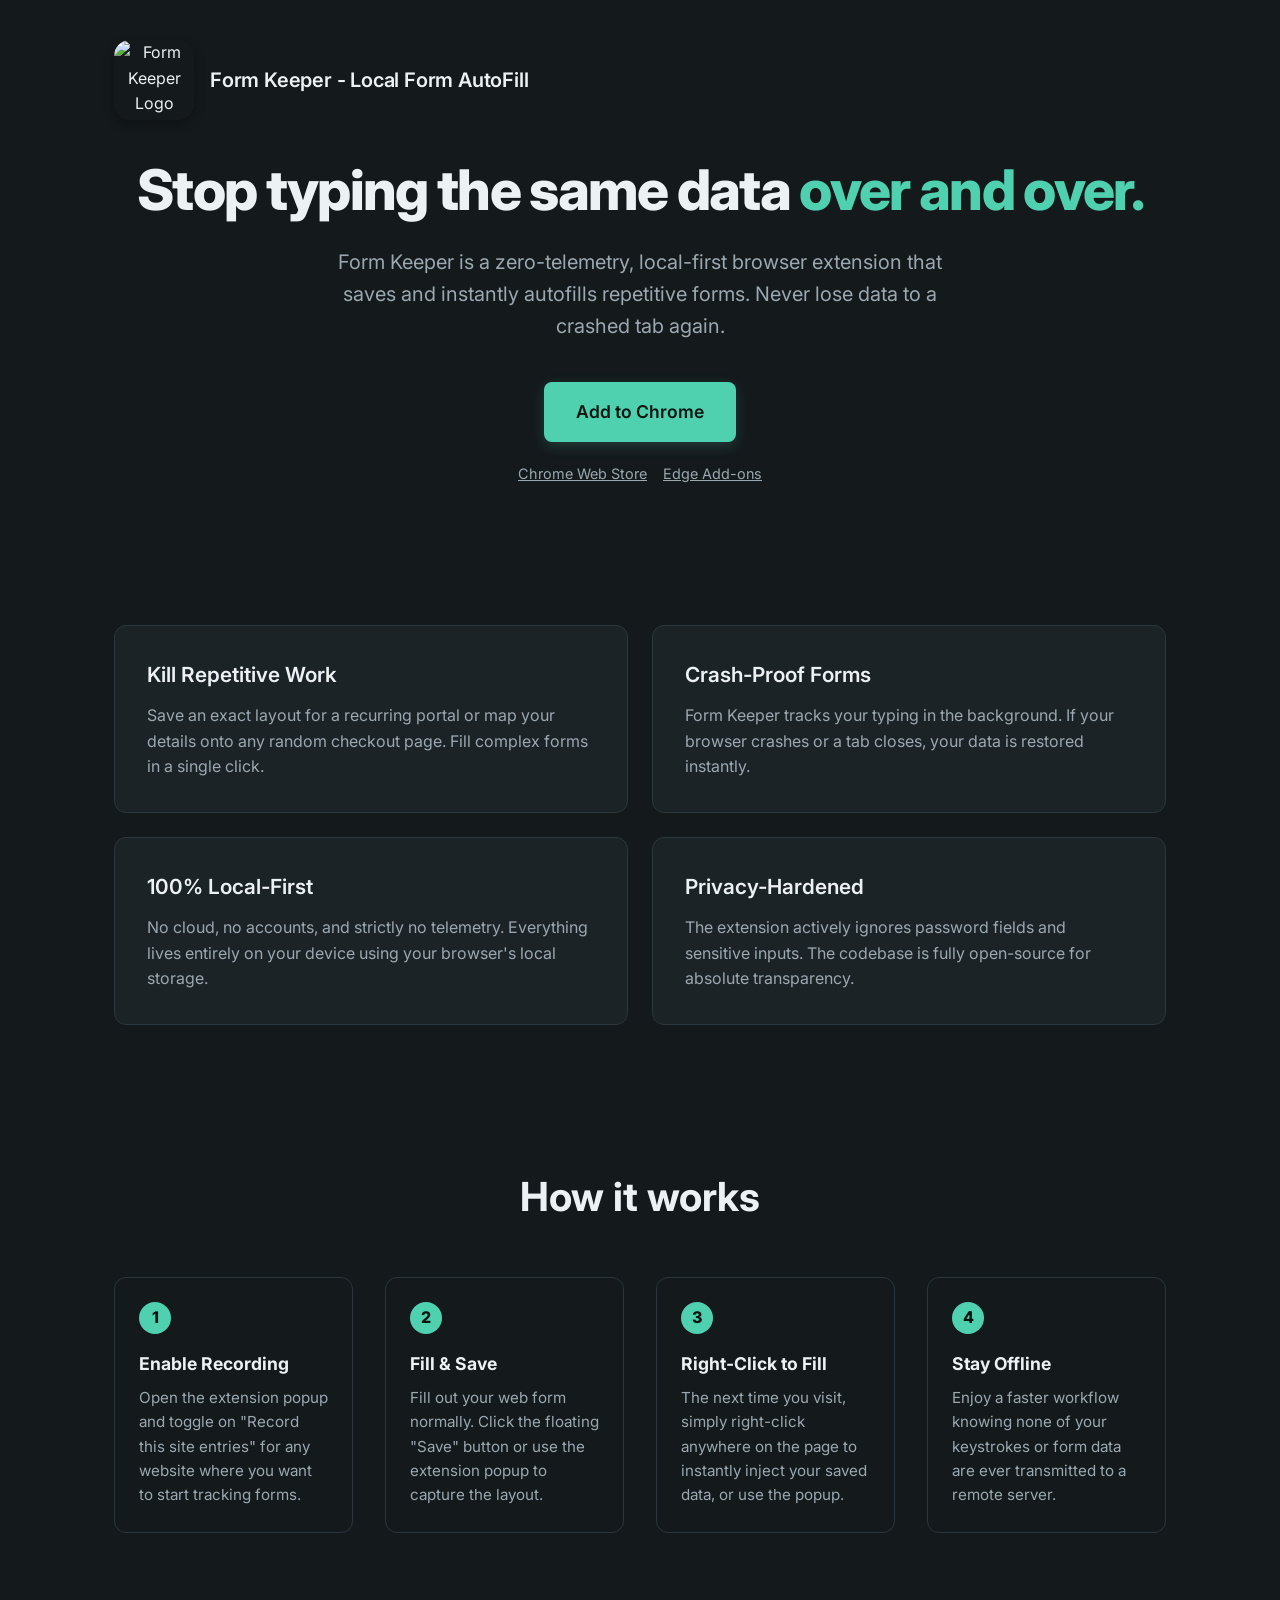
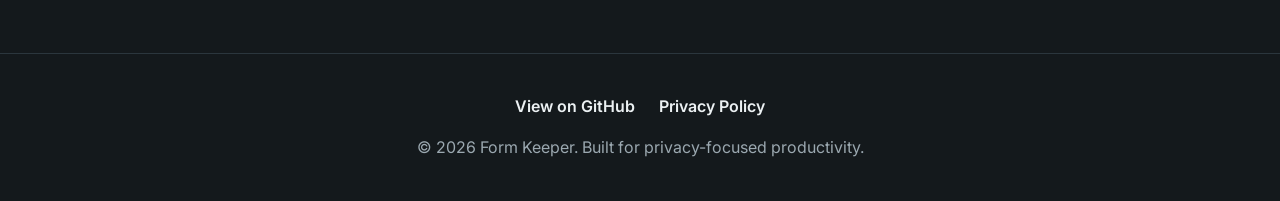
==== docs/index.html @ ea16ffe4 "Add landing page in /docs for GitHub Pages" ====
<!DOCTYPE html>
<html lang="en">
<head>
  <meta charset="UTF-8">
  <meta name="viewport" content="width=device-width, initial-scale=1.0">
  <title>Form Keeper — Local-First Form Autofill</title>
  <meta name="description" content="A zero-telemetry, local-first browser extension that saves and instantly autofills repetitive forms.">
  <link rel="preconnect" href="https://fonts.googleapis.com">
  <link rel="preconnect" href="https://fonts.gstatic.com" crossorigin>
  <link href="https://fonts.googleapis.com/css2?family=Inter:wght@400;600;800&display=swap" rel="stylesheet">
  
  <style>
    :root {
      --bg-main: #14191c;
      --bg-card: #1c2327;
      --border: #2b363d;
      --accent: #4fd1b0;
      --accent-hover: #3eb596;
      --text-main: #ecf1f3;
      --text-muted: #9ba8b0;
    }

    * {
      box-sizing: border-box;
      margin: 0;
      padding: 0;
    }

    body {
      background-color: var(--bg-main);
      color: var(--text-main);
      font-family: 'Inter', -apple-system, BlinkMacSystemFont, sans-serif;
      line-height: 1.6;
      -webkit-font-smoothing: antialiased;
    }

    .container {
      max-width: 1100px;
      margin: 0 auto;
      padding: 0 24px;
    }

    /* --- Hero Section --- */
    .hero {
      text-align: center;
      padding: 40px 0 80px;
    }

    .hero-top {
      display: flex;
      justify-content: flex-start;
      align-items: center;
      gap: 16px;
      margin-bottom: 40px;
    }

    .logo {
      width: 80px;
      height: 80px;
      border-radius: 16px;
      box-shadow: 0 4px 12px rgba(0,0,0,0.3);
    }

    .logo-title {
      font-size: 1.25rem;
      font-weight: 600;
      color: var(--text-main);
      letter-spacing: -0.01em;
    }

    .hero h1 {
      font-size: 3.5rem;
      font-weight: 800;
      line-height: 1.1;
      margin-bottom: 24px;
      letter-spacing: -0.03em;
    }

    .hero h1 span {
      color: var(--accent);
    }

    .hero p {
      font-size: 1.25rem;
      color: var(--text-muted);
      max-width: 650px;
      margin: 0 auto 40px;
    }

    .btn {
      display: inline-block;
      background-color: var(--accent);
      color: #0b1512;
      font-weight: 600;
      font-size: 1.1rem;
      padding: 16px 32px;
      border-radius: 8px;
      text-decoration: none;
      transition: background-color 0.2s ease, transform 0.1s ease;
      box-shadow: 0 4px 14px rgba(79, 209, 176, 0.2);
    }

    .btn:hover {
      background-color: var(--accent-hover);
      transform: translateY(-2px);
    }

    .browser-fallback {
      display: flex;
      justify-content: center;
      gap: 16px;
      margin-top: 20px;
    }

    .browser-fallback a {
      color: var(--text-muted);
      font-size: 0.9rem;
      text-decoration: underline;
    }

    /* --- Features Section --- */
    .features {
      padding: 60px 0;
    }

    .features-grid {
      display: grid;
      /* Enforces exactly 2 columns for a 2x2 layout on desktop */
      grid-template-columns: repeat(2, 1fr);
      gap: 24px;
    }

    .card {
      background-color: var(--bg-card);
      border: 1px solid var(--border);
      border-radius: 12px;
      padding: 32px;
      transition: border-color 0.2s ease;
    }

    .card:hover {
      border-color: var(--accent);
    }

    .card h3 {
      font-size: 1.3rem;
      font-weight: 600;
      margin-bottom: 12px;
      color: var(--text-main);
    }

    .card p {
      color: var(--text-muted);
      font-size: 1rem;
    }

    /* --- How It Works --- */
    .how-to {
      padding: 80px 0;
      text-align: center;
    }

    .how-to h2 {
      font-size: 2.5rem;
      margin-bottom: 48px;
    }

    .steps {
      display: grid;
      grid-template-columns: repeat(auto-fit, minmax(220px, 1fr));
      gap: 32px;
      text-align: left;
    }

    .step {
      background-color: var(--bg-main);
      border: 1px solid var(--border);
      padding: 24px;
      border-radius: 12px;
      position: relative;
    }

    .step-number {
      background-color: var(--accent);
      color: #0b1512;
      width: 32px;
      height: 32px;
      display: flex;
      align-items: center;
      justify-content: center;
      border-radius: 50%;
      font-weight: 800;
      margin-bottom: 16px;
    }

    .step h4 {
      font-size: 1.1rem;
      margin-bottom: 8px;
    }

    .step p {
      color: var(--text-muted);
      font-size: 0.95rem;
    }

    /* --- Footer --- */
    footer {
      border-top: 1px solid var(--border);
      padding: 40px 0;
      margin-top: 40px;
      text-align: center;
      color: var(--text-muted);
    }

    .footer-links {
      display: flex;
      justify-content: center;
      gap: 24px;
      margin-bottom: 16px;
    }

    .footer-links a {
      color: var(--text-main);
      text-decoration: none;
      font-weight: 600;
      transition: color 0.2s ease;
    }

    .footer-links a:hover {
      color: var(--accent);
    }

    /* --- Mobile Responsiveness --- */
    @media (max-width: 768px) {
      .hero-top {
        justify-content: center;
      }
      .hero h1 { font-size: 2.5rem; }
      .hero p { font-size: 1.1rem; }
      
      .features-grid {
        grid-template-columns: 1fr;
      }
    }
  </style>
</head>
<body>

  <header class="hero">
    <div class="container">
      <div class="hero-top">
        <img src="https://lh3.googleusercontent.com/N33qmQnYHRR7WOSvDWTESj3XTh1mL-HnH7Nx7Z1saf2Wjziqv7jIwGucLI5JAQA58n4jIYiuHSj8ksAECG2-YBplz7A=s120" alt="Form Keeper Logo" class="logo">
        <span class="logo-title">Form Keeper - Local Form AutoFill</span>
      </div>
      
      <h1>Stop typing the same data <span>over and over.</span></h1>
      <p>Form Keeper is a zero-telemetry, local-first browser extension that saves and instantly autofills repetitive forms. Never lose data to a crashed tab again.</p>
      
      <div id="install-container">
        <!-- This button gets updated by JavaScript based on the browser -->
        <a href="https://chromewebstore.google.com/detail/form-keeper-%E2%80%94-local-form/hcjdhmkgcokfjkikoehgcfebfcedjldh" id="install-btn" class="btn" target="_blank" rel="noopener noreferrer">
          Add to Chrome
        </a>
      </div>
      
      <div class="browser-fallback">
        <a href="https://chromewebstore.google.com/detail/form-keeper-%E2%80%94-local-form/hcjdhmkgcokfjkikoehgcfebfcedjldh" target="_blank" rel="noopener noreferrer">Chrome Web Store</a>
        <a href="https://microsoftedge.microsoft.com/addons/detail/form-keeper-%E2%80%94-local-form-/lllebjkfiigggcoffmkpamfkcnkdgaag" target="_blank" rel="noopener noreferrer">Edge Add-ons</a>
      </div>
    </div>
  </header>

  <section class="features">
    <div class="container features-grid">
      <div class="card">
        <h3>Kill Repetitive Work</h3>
        <p>Save an exact layout for a recurring portal or map your details onto any random checkout page. Fill complex forms in a single click.</p>
      </div>
      <div class="card">
        <h3>Crash-Proof Forms</h3>
        <p>Form Keeper tracks your typing in the background. If your browser crashes or a tab closes, your data is restored instantly.</p>
      </div>
      <div class="card">
        <h3>100% Local-First</h3>
        <p>No cloud, no accounts, and strictly no telemetry. Everything lives entirely on your device using your browser's local storage.</p>
      </div>
      <div class="card">
        <h3>Privacy-Hardened</h3>
        <p>The extension actively ignores password fields and sensitive inputs. The codebase is fully open-source for absolute transparency.</p>
      </div>
    </div>
  </section>

  <section class="how-to">
    <div class="container">
      <h2>How it works</h2>
      <div class="steps">
        <div class="step">
          <div class="step-number">1</div>
          <h4>Enable Recording</h4>
          <p>Open the extension popup and toggle on "Record this site entries" for any website where you want to start tracking forms.</p>
        </div>
        <div class="step">
          <div class="step-number">2</div>
          <h4>Fill & Save</h4>
          <p>Fill out your web form normally. Click the floating "Save" button or use the extension popup to capture the layout.</p>
        </div>
        <div class="step">
          <div class="step-number">3</div>
          <h4>Right-Click to Fill</h4>
          <p>The next time you visit, simply right-click anywhere on the page to instantly inject your saved data, or use the popup.</p>
        </div>
        <div class="step">
          <div class="step-number">4</div>
          <h4>Stay Offline</h4>
          <p>Enjoy a faster workflow knowing none of your keystrokes or form data are ever transmitted to a remote server.</p>
        </div>
      </div>
    </div>
  </section>

  <footer>
    <div class="container">
      <div class="footer-links">
        <a href="https://github.com/WadFar22/form-keeper" target="_blank" rel="noopener noreferrer">View on GitHub</a>
        <a href="https://github.com/WadFar22/form-keeper#privacy" target="_blank" rel="noopener noreferrer">Privacy Policy</a>
      </div>
      <p>&copy; 2026 Form Keeper. Built for privacy-focused productivity.</p>
    </div>
  </footer>

  <script>
    document.addEventListener("DOMContentLoaded", function() {
      const btn = document.getElementById("install-btn");
      const userAgent = navigator.userAgent;
      
      const chromeLink = "https://chromewebstore.google.com/detail/form-keeper-%E2%80%94-local-form/hcjdhmkgcokfjkikoehgcfebfcedjldh";
      const edgeLink = "https://microsoftedge.microsoft.com/addons/detail/form-keeper-%E2%80%94-local-form-/lllebjkfiigggcoffmkpamfkcnkdgaag";

      // Detect Edge first because Edge's User Agent also includes "Chrome"
      if (userAgent.indexOf("Edg") > -1) {
        btn.textContent = "Get it for Microsoft Edge";
        btn.href = edgeLink;
      } else if (userAgent.indexOf("Chrome") > -1) {
        btn.textContent = "Add to Chrome";
        btn.href = chromeLink;
      } else {
        // Fallback for Brave, Vivaldi, Arc, etc.
        btn.textContent = "Add to Chrome (Chromium)";
        btn.href = chromeLink;
      }
    });
  </script>
</body>
</html>
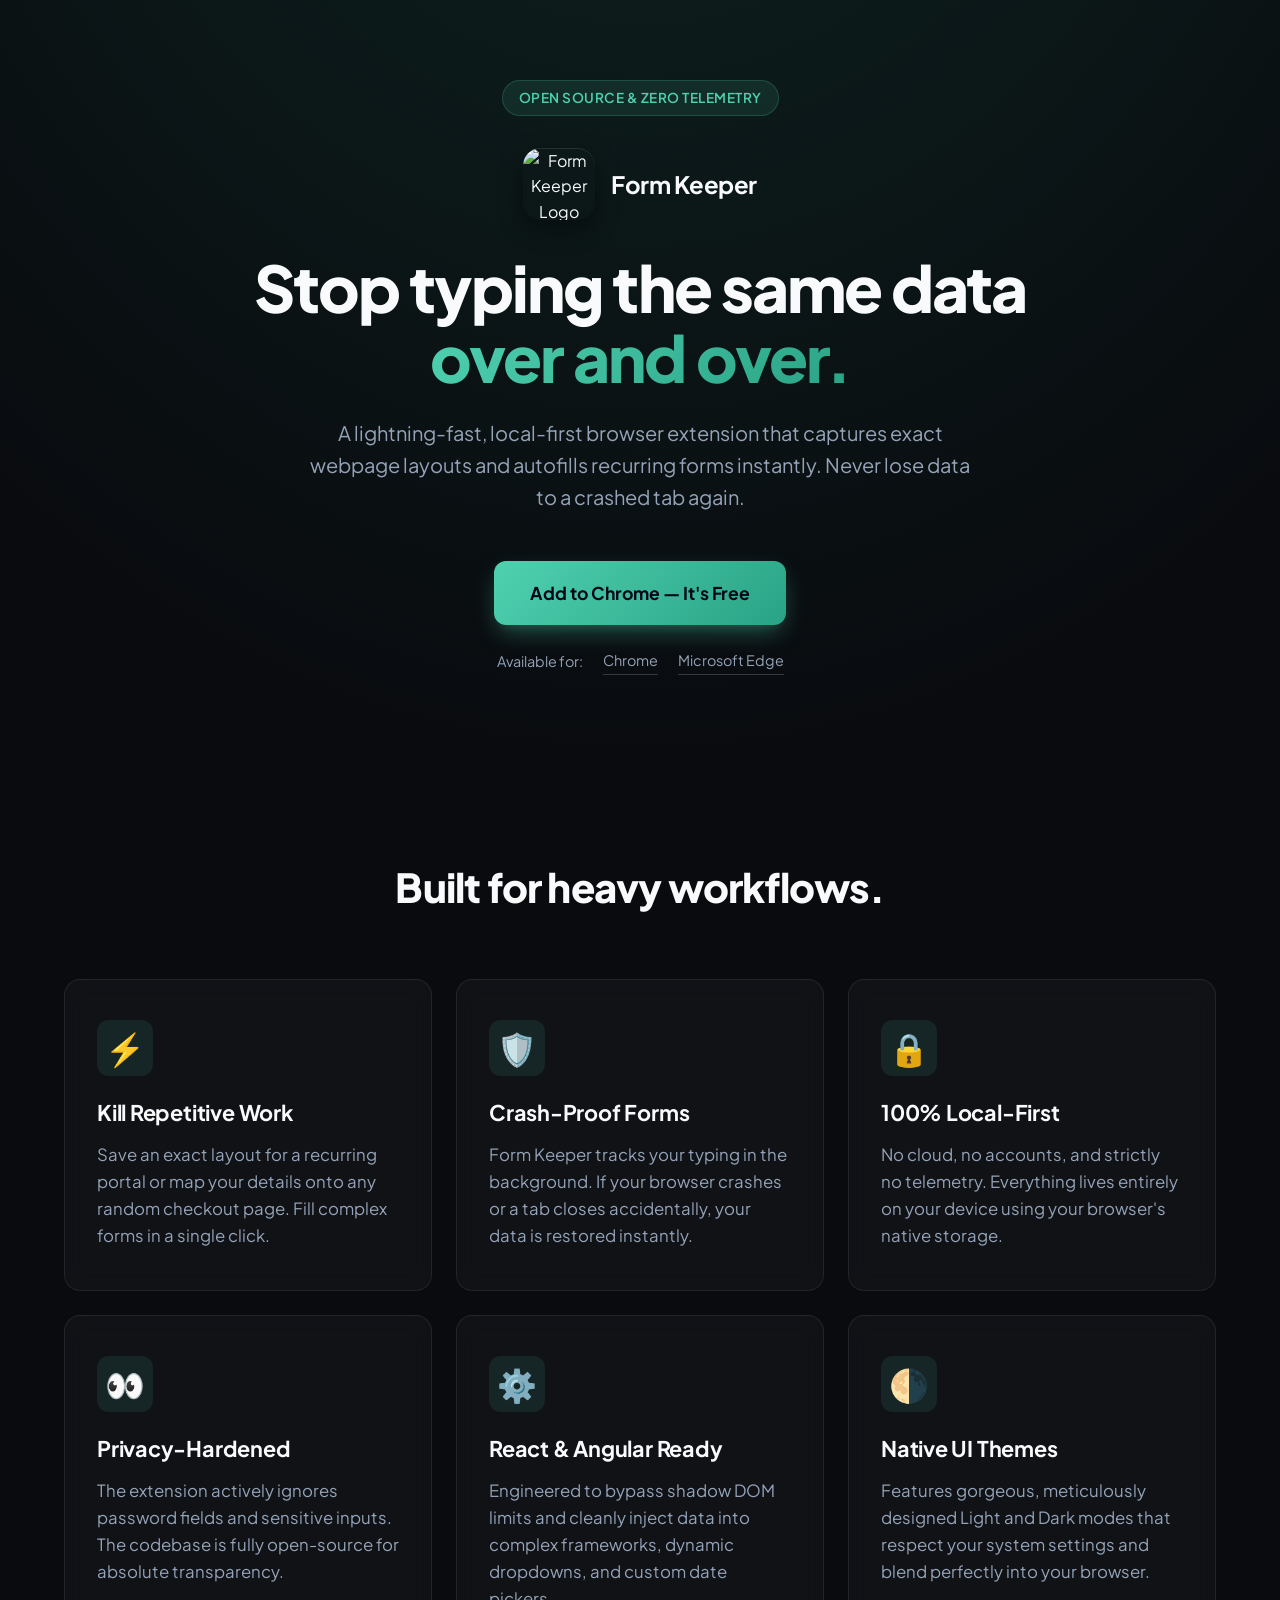
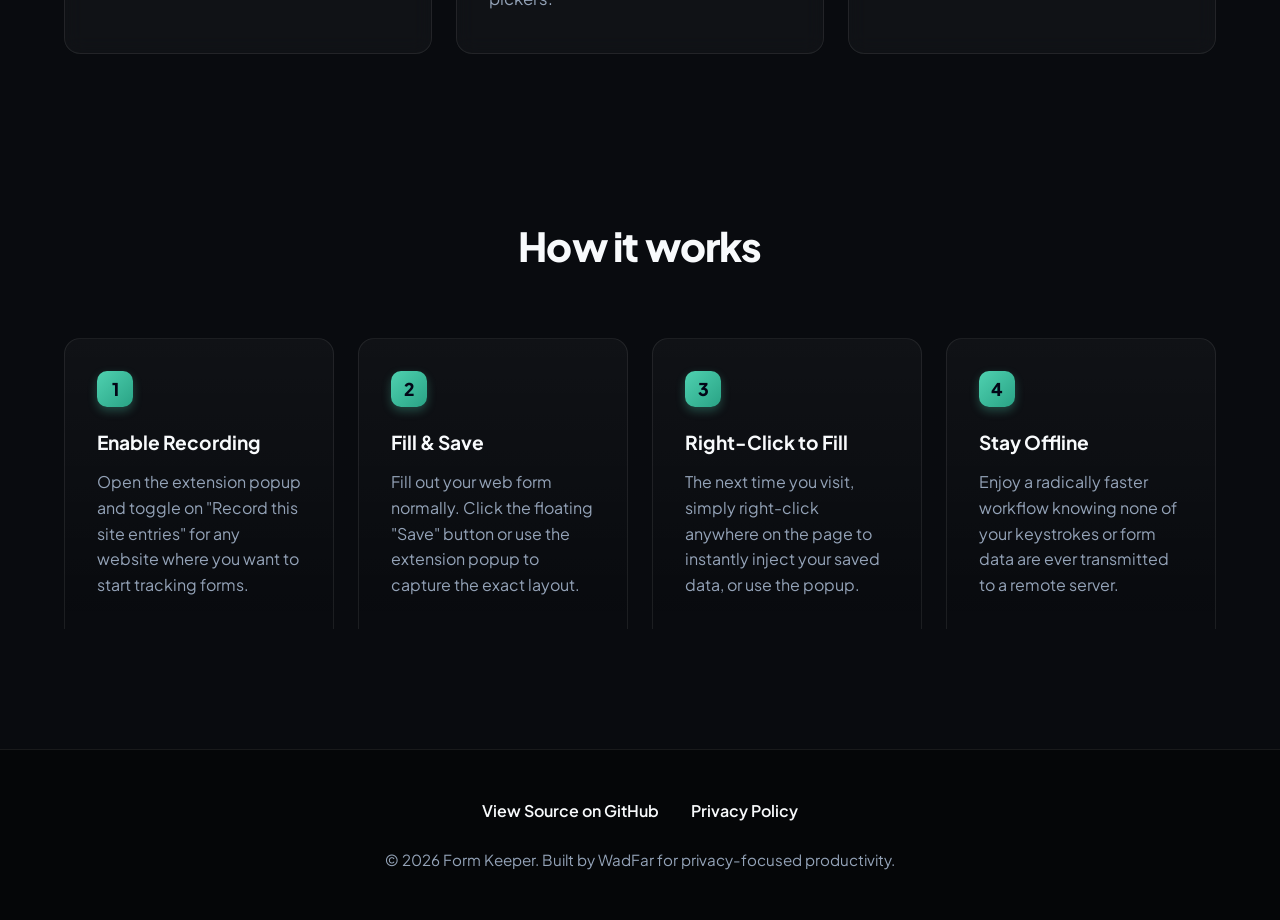
==== commit 6f74e1c4: "Massive design overhaul for Product Hunt launch" ====
--- a/docs/index.html
+++ b/docs/index.html
@@ -7,17 +7,20 @@
   <meta name="description" content="A zero-telemetry, local-first browser extension that saves and instantly autofills repetitive forms.">
   <link rel="preconnect" href="https://fonts.googleapis.com">
   <link rel="preconnect" href="https://fonts.gstatic.com" crossorigin>
-  <link href="https://fonts.googleapis.com/css2?family=Inter:wght@400;600;800&display=swap" rel="stylesheet">
+  <!-- Upgraded to Plus Jakarta Sans for a premium SaaS look -->
+  <link href="https://fonts.googleapis.com/css2?family=Plus+Jakarta+Sans:wght@400;500;600;700;800&display=swap" rel="stylesheet">
   
   <style>
     :root {
-      --bg-main: #14191c;
-      --bg-card: #1c2327;
-      --border: #2b363d;
-      --accent: #4fd1b0;
-      --accent-hover: #3eb596;
-      --text-main: #ecf1f3;
-      --text-muted: #9ba8b0;
+      --bg-base: #090b0f;
+      --bg-surface: rgba(255, 255, 255, 0.03);
+      --bg-surface-hover: rgba(255, 255, 255, 0.06);
+      --border-color: rgba(255, 255, 255, 0.08);
+      --border-hover: rgba(79, 209, 176, 0.4);
+      --accent-primary: #4fd1b0;
+      --accent-gradient: linear-gradient(135deg, #4fd1b0 0%, #29a385 100%);
+      --text-main: #f8fafc;
+      --text-muted: #94a3b8;
     }
 
     * {
@@ -27,49 +30,68 @@
     }
 
     body {
-      background-color: var(--bg-main);
+      background-color: var(--bg-base);
       color: var(--text-main);
-      font-family: 'Inter', -apple-system, BlinkMacSystemFont, sans-serif;
+      font-family: 'Plus Jakarta Sans', -apple-system, sans-serif;
       line-height: 1.6;
       -webkit-font-smoothing: antialiased;
+      /* Premium radial gradient overlay */
+      background-image: radial-gradient(ellipse 80% 50% at 50% -20%, rgba(26, 89, 72, 0.35) 0%, transparent 100%);
+      background-repeat: no-repeat;
     }
 
     .container {
-      max-width: 1100px;
+      max-width: 1200px;
       margin: 0 auto;
       padding: 0 24px;
+    }
+
+    /* --- Badge --- */
+    .hero-badge {
+      display: inline-block;
+      background: rgba(79, 209, 176, 0.1);
+      border: 1px solid rgba(79, 209, 176, 0.2);
+      color: var(--accent-primary);
+      padding: 6px 16px;
+      border-radius: 100px;
+      font-size: 0.85rem;
+      font-weight: 600;
+      letter-spacing: 0.5px;
+      margin-bottom: 32px;
+      text-transform: uppercase;
     }
 
     /* --- Hero Section --- */
     .hero {
       text-align: center;
-      padding: 40px 0 80px;
+      padding: 80px 0 100px;
+      position: relative;
     }
 
     .hero-top {
       display: flex;
-      justify-content: flex-start;
+      justify-content: center;
       align-items: center;
       gap: 16px;
-      margin-bottom: 40px;
+      margin-bottom: 32px;
     }
 
     .logo {
-      width: 80px;
-      height: 80px;
-      border-radius: 16px;
-      box-shadow: 0 4px 12px rgba(0,0,0,0.3);
+      width: 72px;
+      height: 72px;
+      border-radius: 18px;
+      box-shadow: 0 8px 24px rgba(0,0,0,0.4), inset 0 1px 0 rgba(255,255,255,0.1);
     }
 
     .logo-title {
-      font-size: 1.25rem;
-      font-weight: 600;
+      font-size: 1.5rem;
+      font-weight: 700;
       color: var(--text-main);
-      letter-spacing: -0.01em;
+      letter-spacing: -0.02em;
     }
 
     .hero h1 {
-      font-size: 3.5rem;
+      font-size: 4rem;
       font-weight: 800;
       line-height: 1.1;
       margin-bottom: 24px;
@@ -77,146 +99,193 @@
     }
 
     .hero h1 span {
-      color: var(--accent);
+      background: var(--accent-gradient);
+      -webkit-background-clip: text;
+      -webkit-text-fill-color: transparent;
+      display: inline-block;
     }
 
     .hero p {
       font-size: 1.25rem;
       color: var(--text-muted);
-      max-width: 650px;
-      margin: 0 auto 40px;
-    }
-
+      max-width: 680px;
+      margin: 0 auto 48px;
+    }
+
+    /* --- Buttons --- */
     .btn {
-      display: inline-block;
-      background-color: var(--accent);
-      color: #0b1512;
-      font-weight: 600;
+      display: inline-flex;
+      align-items: center;
+      justify-content: center;
+      background: var(--accent-gradient);
+      color: #020617;
+      font-weight: 700;
       font-size: 1.1rem;
-      padding: 16px 32px;
-      border-radius: 8px;
+      padding: 18px 36px;
+      border-radius: 12px;
       text-decoration: none;
-      transition: background-color 0.2s ease, transform 0.1s ease;
-      box-shadow: 0 4px 14px rgba(79, 209, 176, 0.2);
+      transition: all 0.3s ease;
+      box-shadow: 0 10px 25px -5px rgba(79, 209, 176, 0.4), 0 8px 10px -6px rgba(79, 209, 176, 0.1);
     }
 
     .btn:hover {
-      background-color: var(--accent-hover);
-      transform: translateY(-2px);
+      transform: translateY(-3px);
+      box-shadow: 0 20px 35px -5px rgba(79, 209, 176, 0.5), 0 8px 10px -6px rgba(79, 209, 176, 0.2);
     }
 
     .browser-fallback {
       display: flex;
       justify-content: center;
-      gap: 16px;
-      margin-top: 20px;
+      align-items: center;
+      gap: 20px;
+      margin-top: 24px;
+    }
+
+    .browser-fallback span {
+      color: var(--text-muted);
+      font-size: 0.9rem;
     }
 
     .browser-fallback a {
       color: var(--text-muted);
       font-size: 0.9rem;
-      text-decoration: underline;
-    }
-
-    /* --- Features Section --- */
+      text-decoration: none;
+      border-bottom: 1px solid rgba(148, 163, 184, 0.3);
+      padding-bottom: 2px;
+      transition: color 0.2s;
+    }
+
+    .browser-fallback a:hover {
+      color: var(--accent-primary);
+      border-color: var(--accent-primary);
+    }
+
+    /* --- Features Section (3x2 Grid) --- */
     .features {
-      padding: 60px 0;
+      padding: 80px 0;
+      position: relative;
+    }
+
+    .section-header {
+      text-align: center;
+      margin-bottom: 60px;
+    }
+
+    .section-header h2 {
+      font-size: 2.5rem;
+      font-weight: 800;
+      letter-spacing: -0.02em;
     }
 
     .features-grid {
       display: grid;
-      /* Enforces exactly 2 columns for a 2x2 layout on desktop */
-      grid-template-columns: repeat(2, 1fr);
+      grid-template-columns: repeat(3, 1fr);
       gap: 24px;
     }
 
     .card {
-      background-color: var(--bg-card);
-      border: 1px solid var(--border);
+      background: var(--bg-surface);
+      border: 1px solid var(--border-color);
+      border-radius: 16px;
+      padding: 40px 32px;
+      transition: all 0.3s cubic-bezier(0.4, 0, 0.2, 1);
+      backdrop-filter: blur(10px);
+      -webkit-backdrop-filter: blur(10px);
+    }
+
+    .card:hover {
+      border-color: var(--border-hover);
+      background: var(--bg-surface-hover);
+      transform: translateY(-5px);
+      box-shadow: 0 20px 40px -15px rgba(0,0,0,0.5);
+    }
+
+    .card-icon {
+      font-size: 2rem;
+      margin-bottom: 20px;
+      display: inline-block;
+      background: rgba(79, 209, 176, 0.1);
+      width: 56px;
+      height: 56px;
+      line-height: 56px;
+      text-align: center;
       border-radius: 12px;
-      padding: 32px;
-      transition: border-color 0.2s ease;
-    }
-
-    .card:hover {
-      border-color: var(--accent);
+      color: var(--accent-primary);
     }
 
     .card h3 {
-      font-size: 1.3rem;
-      font-weight: 600;
+      font-size: 1.35rem;
+      font-weight: 700;
       margin-bottom: 12px;
       color: var(--text-main);
+      letter-spacing: -0.01em;
     }
 
     .card p {
       color: var(--text-muted);
-      font-size: 1rem;
+      font-size: 1.05rem;
+      line-height: 1.6;
     }
 
     /* --- How It Works --- */
     .how-to {
-      padding: 80px 0;
-      text-align: center;
-    }
-
-    .how-to h2 {
-      font-size: 2.5rem;
-      margin-bottom: 48px;
+      padding: 80px 0 120px;
     }
 
     .steps {
       display: grid;
-      grid-template-columns: repeat(auto-fit, minmax(220px, 1fr));
-      gap: 32px;
-      text-align: left;
+      grid-template-columns: repeat(4, 1fr);
+      gap: 24px;
     }
 
     .step {
-      background-color: var(--bg-main);
-      border: 1px solid var(--border);
-      padding: 24px;
-      border-radius: 12px;
+      background: linear-gradient(180deg, var(--bg-surface) 0%, rgba(255,255,255,0) 100%);
+      border: 1px solid var(--border-color);
+      border-bottom: none;
+      padding: 32px;
+      border-radius: 16px 16px 0 0;
       position: relative;
     }
 
     .step-number {
-      background-color: var(--accent);
-      color: #0b1512;
-      width: 32px;
-      height: 32px;
+      background: var(--accent-gradient);
+      color: #020617;
+      width: 36px;
+      height: 36px;
       display: flex;
       align-items: center;
       justify-content: center;
-      border-radius: 50%;
+      border-radius: 10px;
       font-weight: 800;
-      margin-bottom: 16px;
+      font-size: 1.1rem;
+      margin-bottom: 20px;
+      box-shadow: 0 4px 10px rgba(79, 209, 176, 0.3);
     }
 
     .step h4 {
-      font-size: 1.1rem;
-      margin-bottom: 8px;
+      font-size: 1.2rem;
+      margin-bottom: 12px;
+      font-weight: 700;
     }
 
     .step p {
       color: var(--text-muted);
-      font-size: 0.95rem;
+      font-size: 1rem;
     }
 
     /* --- Footer --- */
     footer {
-      border-top: 1px solid var(--border);
-      padding: 40px 0;
-      margin-top: 40px;
+      border-top: 1px solid var(--border-color);
+      padding: 48px 0;
       text-align: center;
-      color: var(--text-muted);
+      background: #050608;
     }
 
     .footer-links {
       display: flex;
       justify-content: center;
-      gap: 24px;
-      margin-bottom: 16px;
+      gap: 32px;
+      margin-bottom: 24px;
     }
 
     .footer-links a {
@@ -227,20 +296,27 @@
     }
 
     .footer-links a:hover {
-      color: var(--accent);
-    }
-
-    /* --- Mobile Responsiveness --- */
+      color: var(--accent-primary);
+    }
+
+    footer p {
+      color: var(--text-muted);
+      font-size: 0.95rem;
+    }
+
+    /* --- Responsiveness --- */
+    @media (max-width: 1024px) {
+      .features-grid { grid-template-columns: repeat(2, 1fr); }
+      .steps { grid-template-columns: repeat(2, 1fr); border-radius: 16px; border-bottom: 1px solid var(--border-color); }
+      .step { border-radius: 16px; border-bottom: 1px solid var(--border-color); margin-bottom: 16px; }
+    }
+
     @media (max-width: 768px) {
-      .hero-top {
-        justify-content: center;
-      }
-      .hero h1 { font-size: 2.5rem; }
-      .hero p { font-size: 1.1rem; }
-      
-      .features-grid {
-        grid-template-columns: 1fr;
-      }
+      .hero { padding: 40px 0 60px; }
+      .hero h1 { font-size: 2.75rem; }
+      .hero p { font-size: 1.15rem; }
+      .features-grid { grid-template-columns: 1fr; }
+      .steps { grid-template-columns: 1fr; }
     }
   </style>
 </head>
@@ -248,52 +324,76 @@
 
   <header class="hero">
     <div class="container">
+      <div class="hero-badge">Open Source & Zero Telemetry</div>
+      
       <div class="hero-top">
         <img src="https://lh3.googleusercontent.com/N33qmQnYHRR7WOSvDWTESj3XTh1mL-HnH7Nx7Z1saf2Wjziqv7jIwGucLI5JAQA58n4jIYiuHSj8ksAECG2-YBplz7A=s120" alt="Form Keeper Logo" class="logo">
-        <span class="logo-title">Form Keeper - Local Form AutoFill</span>
+        <span class="logo-title">Form Keeper</span>
       </div>
       
-      <h1>Stop typing the same data <span>over and over.</span></h1>
-      <p>Form Keeper is a zero-telemetry, local-first browser extension that saves and instantly autofills repetitive forms. Never lose data to a crashed tab again.</p>
+      <h1>Stop typing the same data <br><span>over and over.</span></h1>
+      <p>A lightning-fast, local-first browser extension that captures exact webpage layouts and autofills recurring forms instantly. Never lose data to a crashed tab again.</p>
       
       <div id="install-container">
-        <!-- This button gets updated by JavaScript based on the browser -->
+        <!-- Button updates via JS based on browser -->
         <a href="https://chromewebstore.google.com/detail/form-keeper-%E2%80%94-local-form/hcjdhmkgcokfjkikoehgcfebfcedjldh" id="install-btn" class="btn" target="_blank" rel="noopener noreferrer">
-          Add to Chrome
+          Add to Chrome — It's Free
         </a>
       </div>
       
       <div class="browser-fallback">
-        <a href="https://chromewebstore.google.com/detail/form-keeper-%E2%80%94-local-form/hcjdhmkgcokfjkikoehgcfebfcedjldh" target="_blank" rel="noopener noreferrer">Chrome Web Store</a>
-        <a href="https://microsoftedge.microsoft.com/addons/detail/form-keeper-%E2%80%94-local-form-/lllebjkfiigggcoffmkpamfkcnkdgaag" target="_blank" rel="noopener noreferrer">Edge Add-ons</a>
+        <span>Available for:</span>
+        <a href="https://chromewebstore.google.com/detail/form-keeper-%E2%80%94-local-form/hcjdhmkgcokfjkikoehgcfebfcedjldh" target="_blank" rel="noopener noreferrer">Chrome</a>
+        <a href="https://microsoftedge.microsoft.com/addons/detail/form-keeper-%E2%80%94-local-form-/lllebjkfiigggcoffmkpamfkcnkdgaag" target="_blank" rel="noopener noreferrer">Microsoft Edge</a>
       </div>
     </div>
   </header>
 
   <section class="features">
-    <div class="container features-grid">
-      <div class="card">
-        <h3>Kill Repetitive Work</h3>
-        <p>Save an exact layout for a recurring portal or map your details onto any random checkout page. Fill complex forms in a single click.</p>
-      </div>
-      <div class="card">
-        <h3>Crash-Proof Forms</h3>
-        <p>Form Keeper tracks your typing in the background. If your browser crashes or a tab closes, your data is restored instantly.</p>
-      </div>
-      <div class="card">
-        <h3>100% Local-First</h3>
-        <p>No cloud, no accounts, and strictly no telemetry. Everything lives entirely on your device using your browser's local storage.</p>
-      </div>
-      <div class="card">
-        <h3>Privacy-Hardened</h3>
-        <p>The extension actively ignores password fields and sensitive inputs. The codebase is fully open-source for absolute transparency.</p>
+    <div class="container">
+      <div class="section-header">
+        <h2>Built for heavy workflows.</h2>
+      </div>
+      <div class="features-grid">
+        <div class="card">
+          <div class="card-icon">⚡</div>
+          <h3>Kill Repetitive Work</h3>
+          <p>Save an exact layout for a recurring portal or map your details onto any random checkout page. Fill complex forms in a single click.</p>
+        </div>
+        <div class="card">
+          <div class="card-icon">🛡️</div>
+          <h3>Crash-Proof Forms</h3>
+          <p>Form Keeper tracks your typing in the background. If your browser crashes or a tab closes accidentally, your data is restored instantly.</p>
+        </div>
+        <div class="card">
+          <div class="card-icon">🔒</div>
+          <h3>100% Local-First</h3>
+          <p>No cloud, no accounts, and strictly no telemetry. Everything lives entirely on your device using your browser's native storage.</p>
+        </div>
+        <div class="card">
+          <div class="card-icon">👀</div>
+          <h3>Privacy-Hardened</h3>
+          <p>The extension actively ignores password fields and sensitive inputs. The codebase is fully open-source for absolute transparency.</p>
+        </div>
+        <div class="card">
+          <div class="card-icon">⚙️</div>
+          <h3>React & Angular Ready</h3>
+          <p>Engineered to bypass shadow DOM limits and cleanly inject data into complex frameworks, dynamic dropdowns, and custom date pickers.</p>
+        </div>
+        <div class="card">
+          <div class="card-icon">🌗</div>
+          <h3>Native UI Themes</h3>
+          <p>Features gorgeous, meticulously designed Light and Dark modes that respect your system settings and blend perfectly into your browser.</p>
+        </div>
       </div>
     </div>
   </section>
 
   <section class="how-to">
     <div class="container">
-      <h2>How it works</h2>
+      <div class="section-header">
+        <h2>How it works</h2>
+      </div>
       <div class="steps">
         <div class="step">
           <div class="step-number">1</div>
@@ -303,7 +403,7 @@
         <div class="step">
           <div class="step-number">2</div>
           <h4>Fill & Save</h4>
-          <p>Fill out your web form normally. Click the floating "Save" button or use the extension popup to capture the layout.</p>
+          <p>Fill out your web form normally. Click the floating "Save" button or use the extension popup to capture the exact layout.</p>
         </div>
         <div class="step">
           <div class="step-number">3</div>
@@ -313,7 +413,7 @@
         <div class="step">
           <div class="step-number">4</div>
           <h4>Stay Offline</h4>
-          <p>Enjoy a faster workflow knowing none of your keystrokes or form data are ever transmitted to a remote server.</p>
+          <p>Enjoy a radically faster workflow knowing none of your keystrokes or form data are ever transmitted to a remote server.</p>
         </div>
       </div>
     </div>
@@ -322,10 +422,10 @@
   <footer>
     <div class="container">
       <div class="footer-links">
-        <a href="https://github.com/WadFar22/form-keeper" target="_blank" rel="noopener noreferrer">View on GitHub</a>
+        <a href="https://github.com/WadFar22/form-keeper" target="_blank" rel="noopener noreferrer">View Source on GitHub</a>
         <a href="https://github.com/WadFar22/form-keeper#privacy" target="_blank" rel="noopener noreferrer">Privacy Policy</a>
       </div>
-      <p>&copy; 2026 Form Keeper. Built for privacy-focused productivity.</p>
+      <p>&copy; 2026 Form Keeper. Built by WadFar for privacy-focused productivity.</p>
     </div>
   </footer>
 
@@ -337,16 +437,14 @@
       const chromeLink = "https://chromewebstore.google.com/detail/form-keeper-%E2%80%94-local-form/hcjdhmkgcokfjkikoehgcfebfcedjldh";
       const edgeLink = "https://microsoftedge.microsoft.com/addons/detail/form-keeper-%E2%80%94-local-form-/lllebjkfiigggcoffmkpamfkcnkdgaag";
 
-      // Detect Edge first because Edge's User Agent also includes "Chrome"
       if (userAgent.indexOf("Edg") > -1) {
-        btn.textContent = "Get it for Microsoft Edge";
+        btn.innerHTML = "Add to Microsoft Edge &mdash; It's Free";
         btn.href = edgeLink;
       } else if (userAgent.indexOf("Chrome") > -1) {
-        btn.textContent = "Add to Chrome";
+        btn.innerHTML = "Add to Chrome &mdash; It's Free";
         btn.href = chromeLink;
       } else {
-        // Fallback for Brave, Vivaldi, Arc, etc.
-        btn.textContent = "Add to Chrome (Chromium)";
+        btn.innerHTML = "Add to Chrome (Chromium) &mdash; It's Free";
         btn.href = chromeLink;
       }
     });
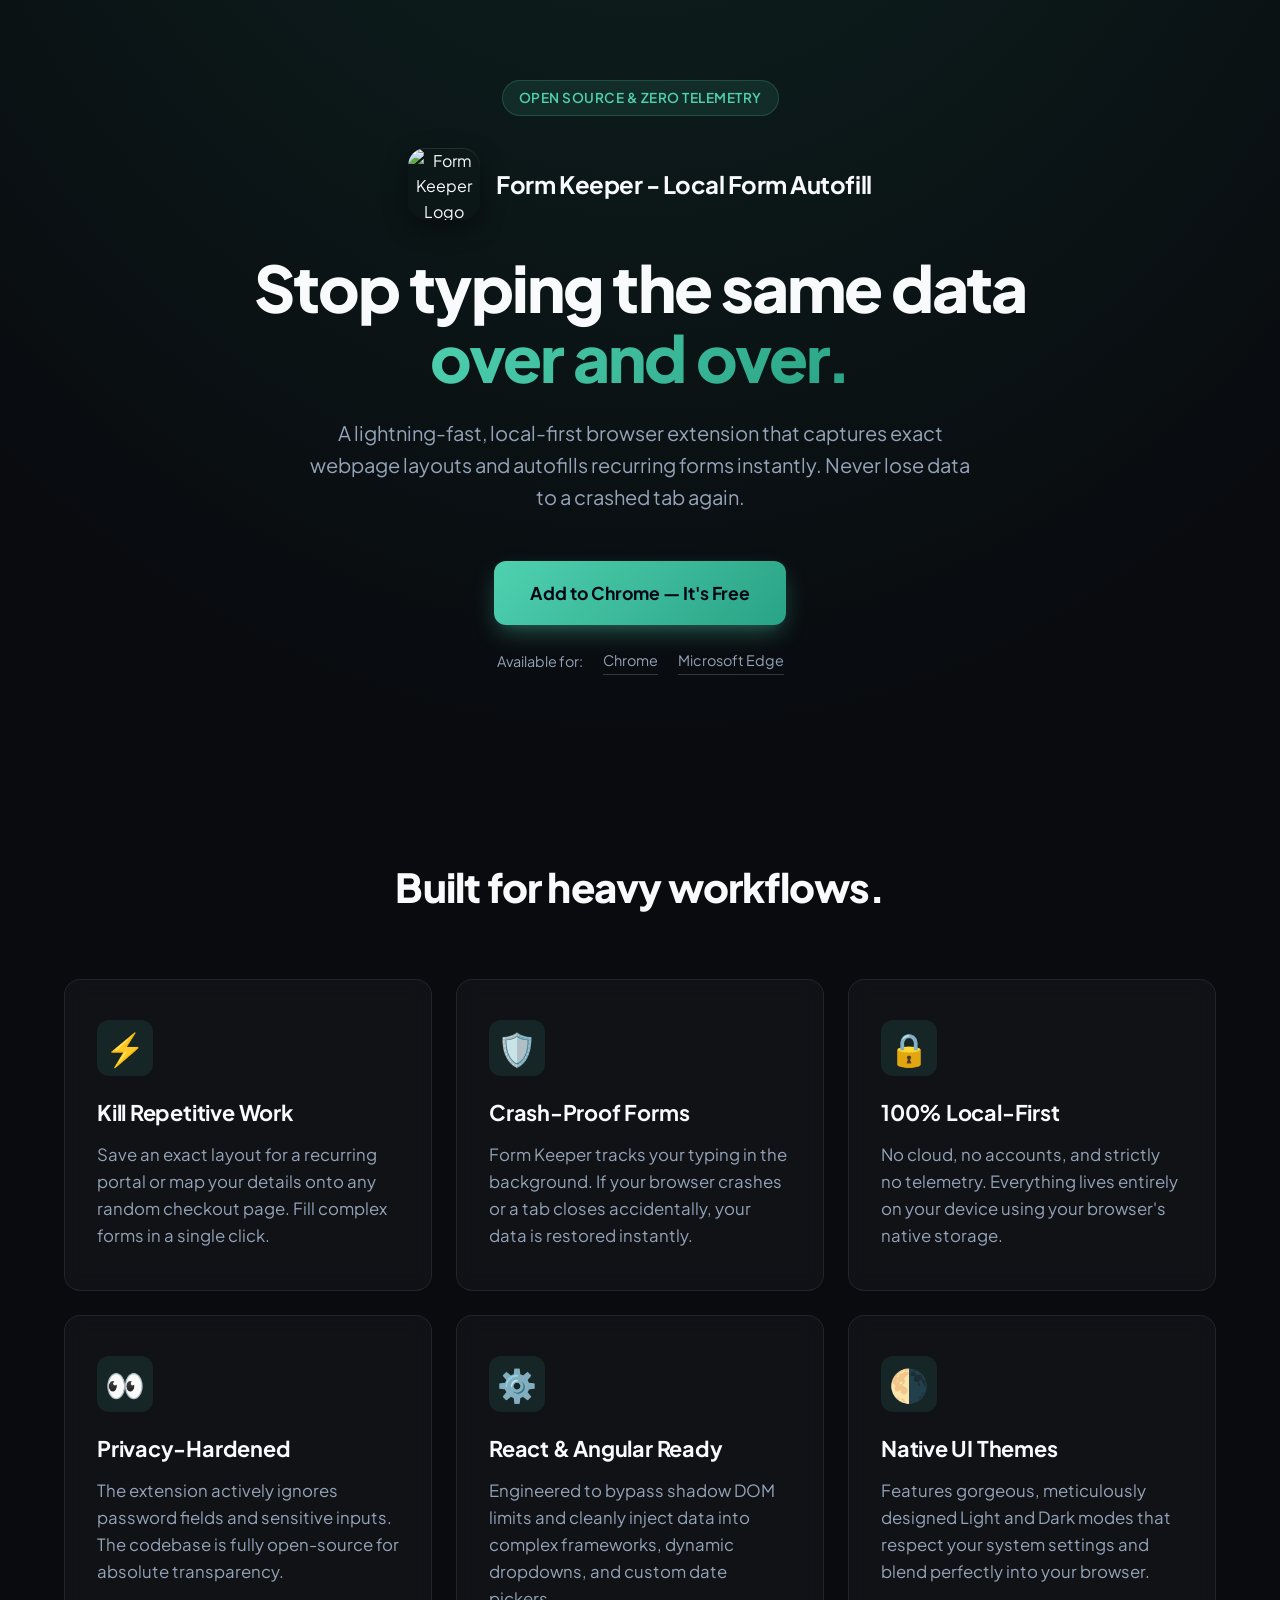
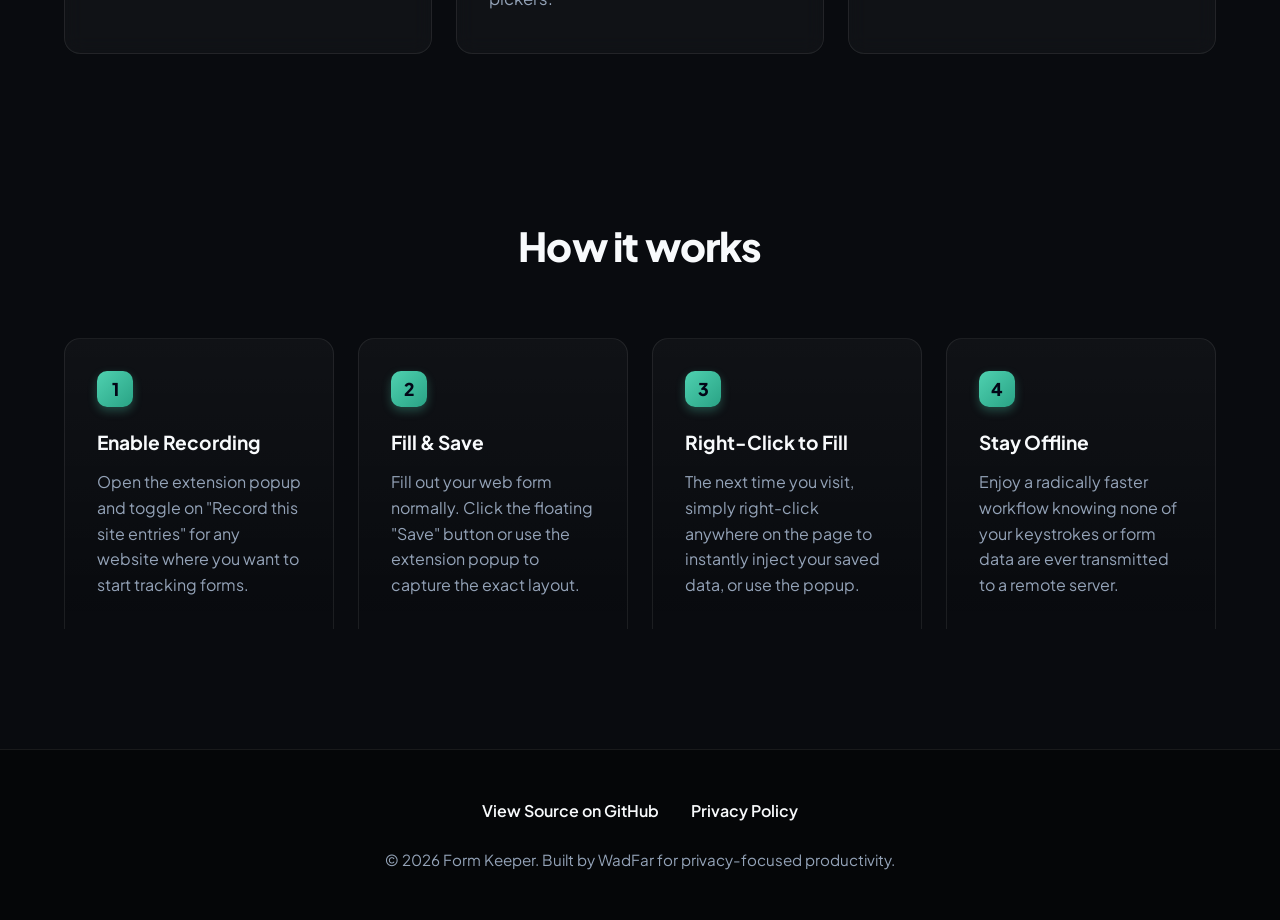
==== commit 79138618: "Update landing page typography, footer links, and relocate privacy policy" ====
--- a/docs/index.html
+++ b/docs/index.html
@@ -7,7 +7,6 @@
   <meta name="description" content="A zero-telemetry, local-first browser extension that saves and instantly autofills repetitive forms.">
   <link rel="preconnect" href="https://fonts.googleapis.com">
   <link rel="preconnect" href="https://fonts.gstatic.com" crossorigin>
-  <!-- Upgraded to Plus Jakarta Sans for a premium SaaS look -->
   <link href="https://fonts.googleapis.com/css2?family=Plus+Jakarta+Sans:wght@400;500;600;700;800&display=swap" rel="stylesheet">
   
   <style>
@@ -35,7 +34,6 @@
       font-family: 'Plus Jakarta Sans', -apple-system, sans-serif;
       line-height: 1.6;
       -webkit-font-smoothing: antialiased;
-      /* Premium radial gradient overlay */
       background-image: radial-gradient(ellipse 80% 50% at 50% -20%, rgba(26, 89, 72, 0.35) 0%, transparent 100%);
       background-repeat: no-repeat;
     }
@@ -313,6 +311,7 @@
 
     @media (max-width: 768px) {
       .hero { padding: 40px 0 60px; }
+      .hero-top { flex-direction: column; text-align: center; gap: 12px; }
       .hero h1 { font-size: 2.75rem; }
       .hero p { font-size: 1.15rem; }
       .features-grid { grid-template-columns: 1fr; }
@@ -328,7 +327,7 @@
       
       <div class="hero-top">
         <img src="https://lh3.googleusercontent.com/N33qmQnYHRR7WOSvDWTESj3XTh1mL-HnH7Nx7Z1saf2Wjziqv7jIwGucLI5JAQA58n4jIYiuHSj8ksAECG2-YBplz7A=s120" alt="Form Keeper Logo" class="logo">
-        <span class="logo-title">Form Keeper</span>
+        <span class="logo-title">Form Keeper - Local Form Autofill</span>
       </div>
       
       <h1>Stop typing the same data <br><span>over and over.</span></h1>
@@ -423,14 +422,16 @@
     <div class="container">
       <div class="footer-links">
         <a href="https://github.com/WadFar22/form-keeper" target="_blank" rel="noopener noreferrer">View Source on GitHub</a>
-        <a href="https://github.com/WadFar22/form-keeper#privacy" target="_blank" rel="noopener noreferrer">Privacy Policy</a>
-      </div>
-      <p>&copy; 2026 Form Keeper. Built by WadFar for privacy-focused productivity.</p>
+        <a href="privacy.html">Privacy Policy</a>
+      </div>
+      <p>&copy; <span id="current-year"></span> Form Keeper. Built by WadFar for privacy-focused productivity.</p>
     </div>
   </footer>
 
-  <script>
+<script>
     document.addEventListener("DOMContentLoaded", function() {
+      document.getElementById("current-year").textContent = new Date().getFullYear();
+
       const btn = document.getElementById("install-btn");
       const userAgent = navigator.userAgent;
       
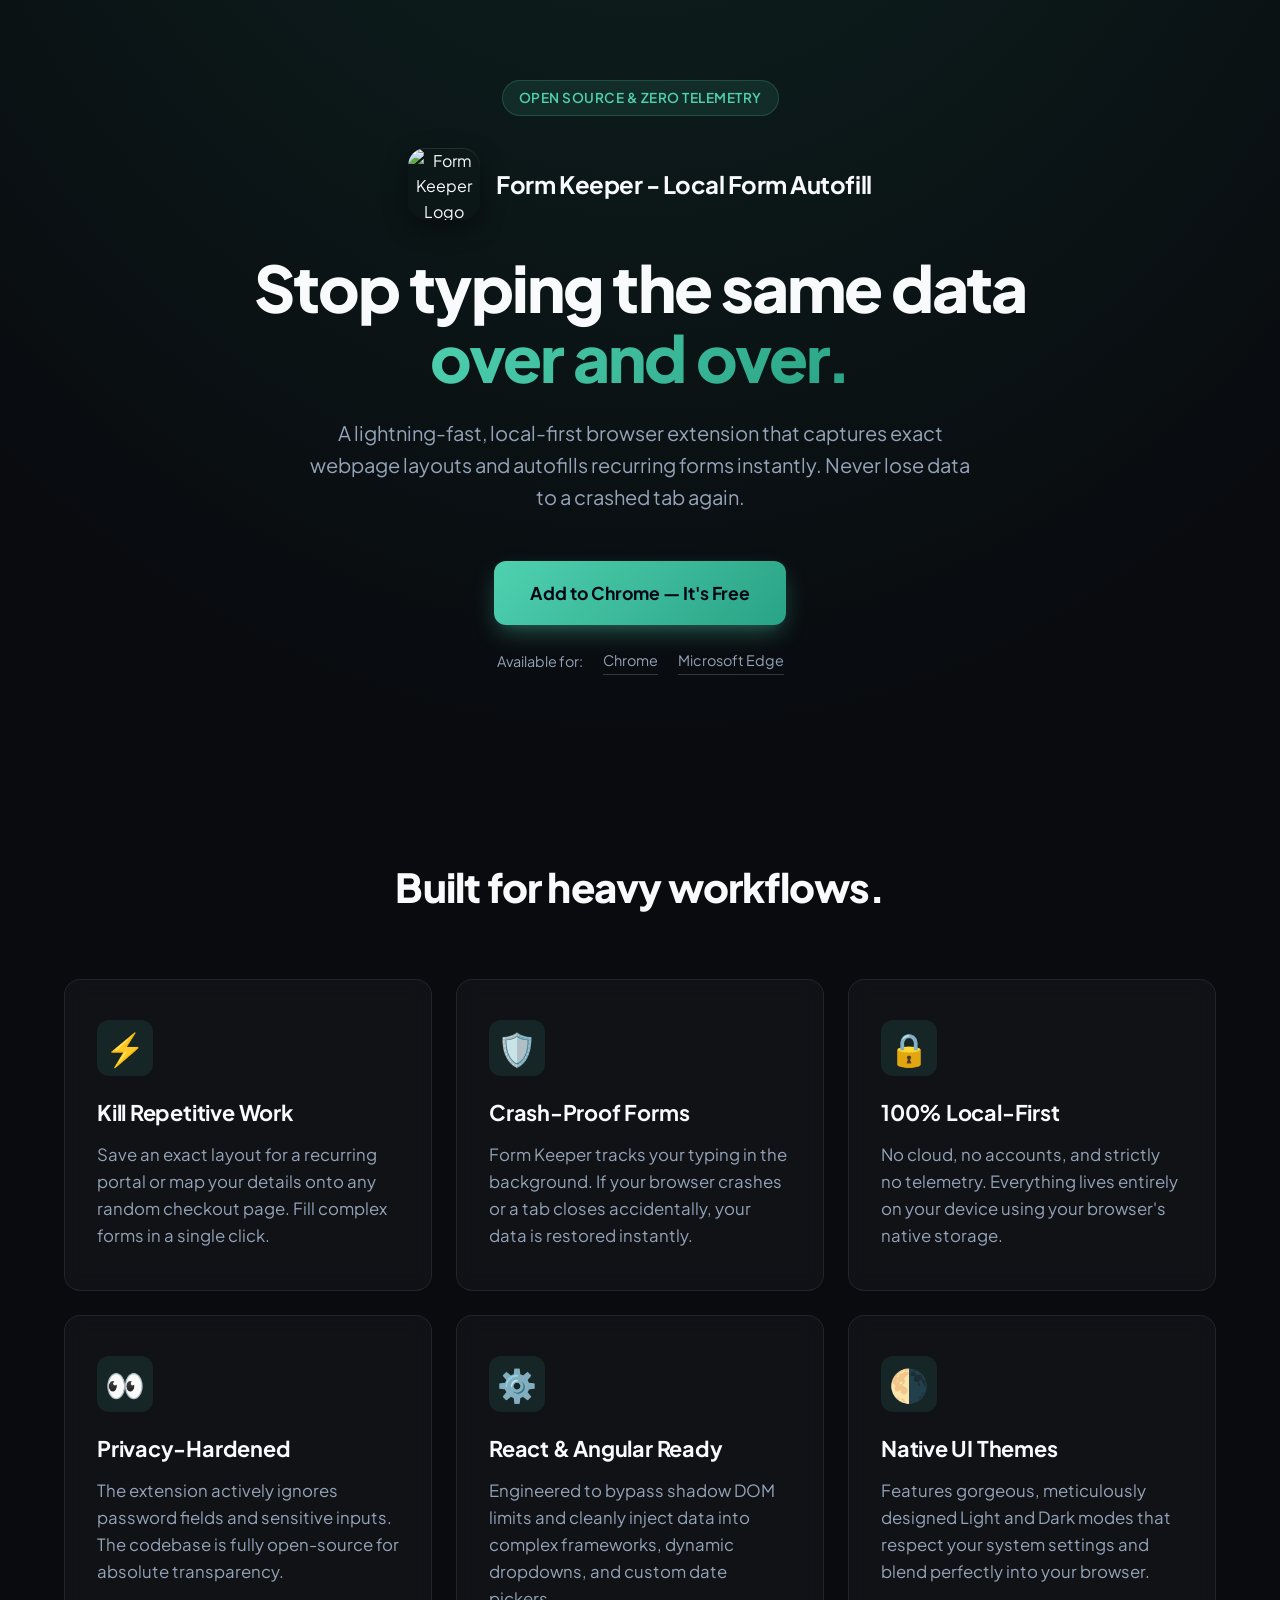
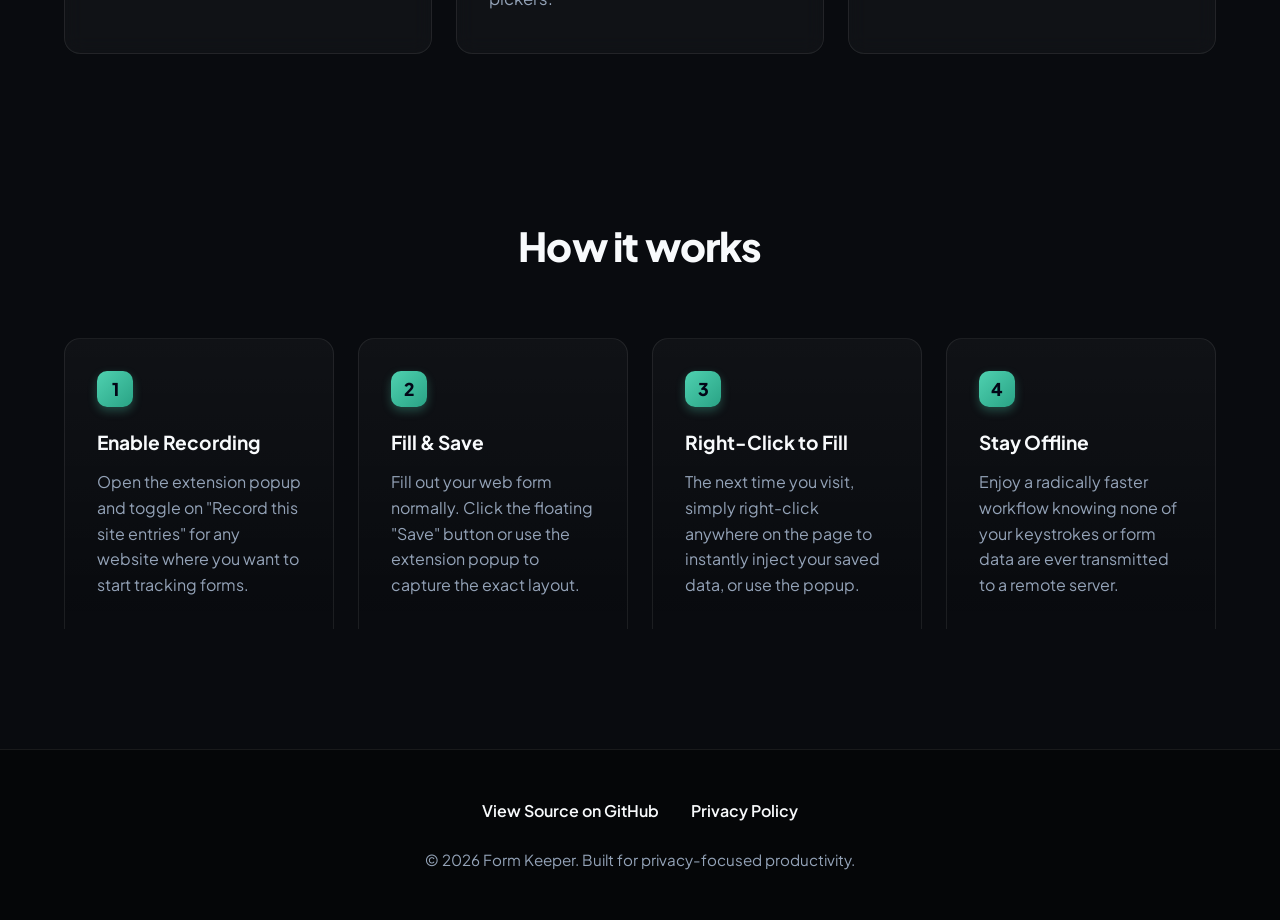
==== commit 0f41e35a: "Update landing page" ====
--- a/docs/index.html
+++ b/docs/index.html
@@ -424,7 +424,7 @@
         <a href="https://github.com/WadFar22/form-keeper" target="_blank" rel="noopener noreferrer">View Source on GitHub</a>
         <a href="privacy.html">Privacy Policy</a>
       </div>
-      <p>&copy; <span id="current-year"></span> Form Keeper. Built by WadFar for privacy-focused productivity.</p>
+      <p>&copy; <span id="current-year"></span> Form Keeper. Built for privacy-focused productivity.</p>
     </div>
   </footer>
 
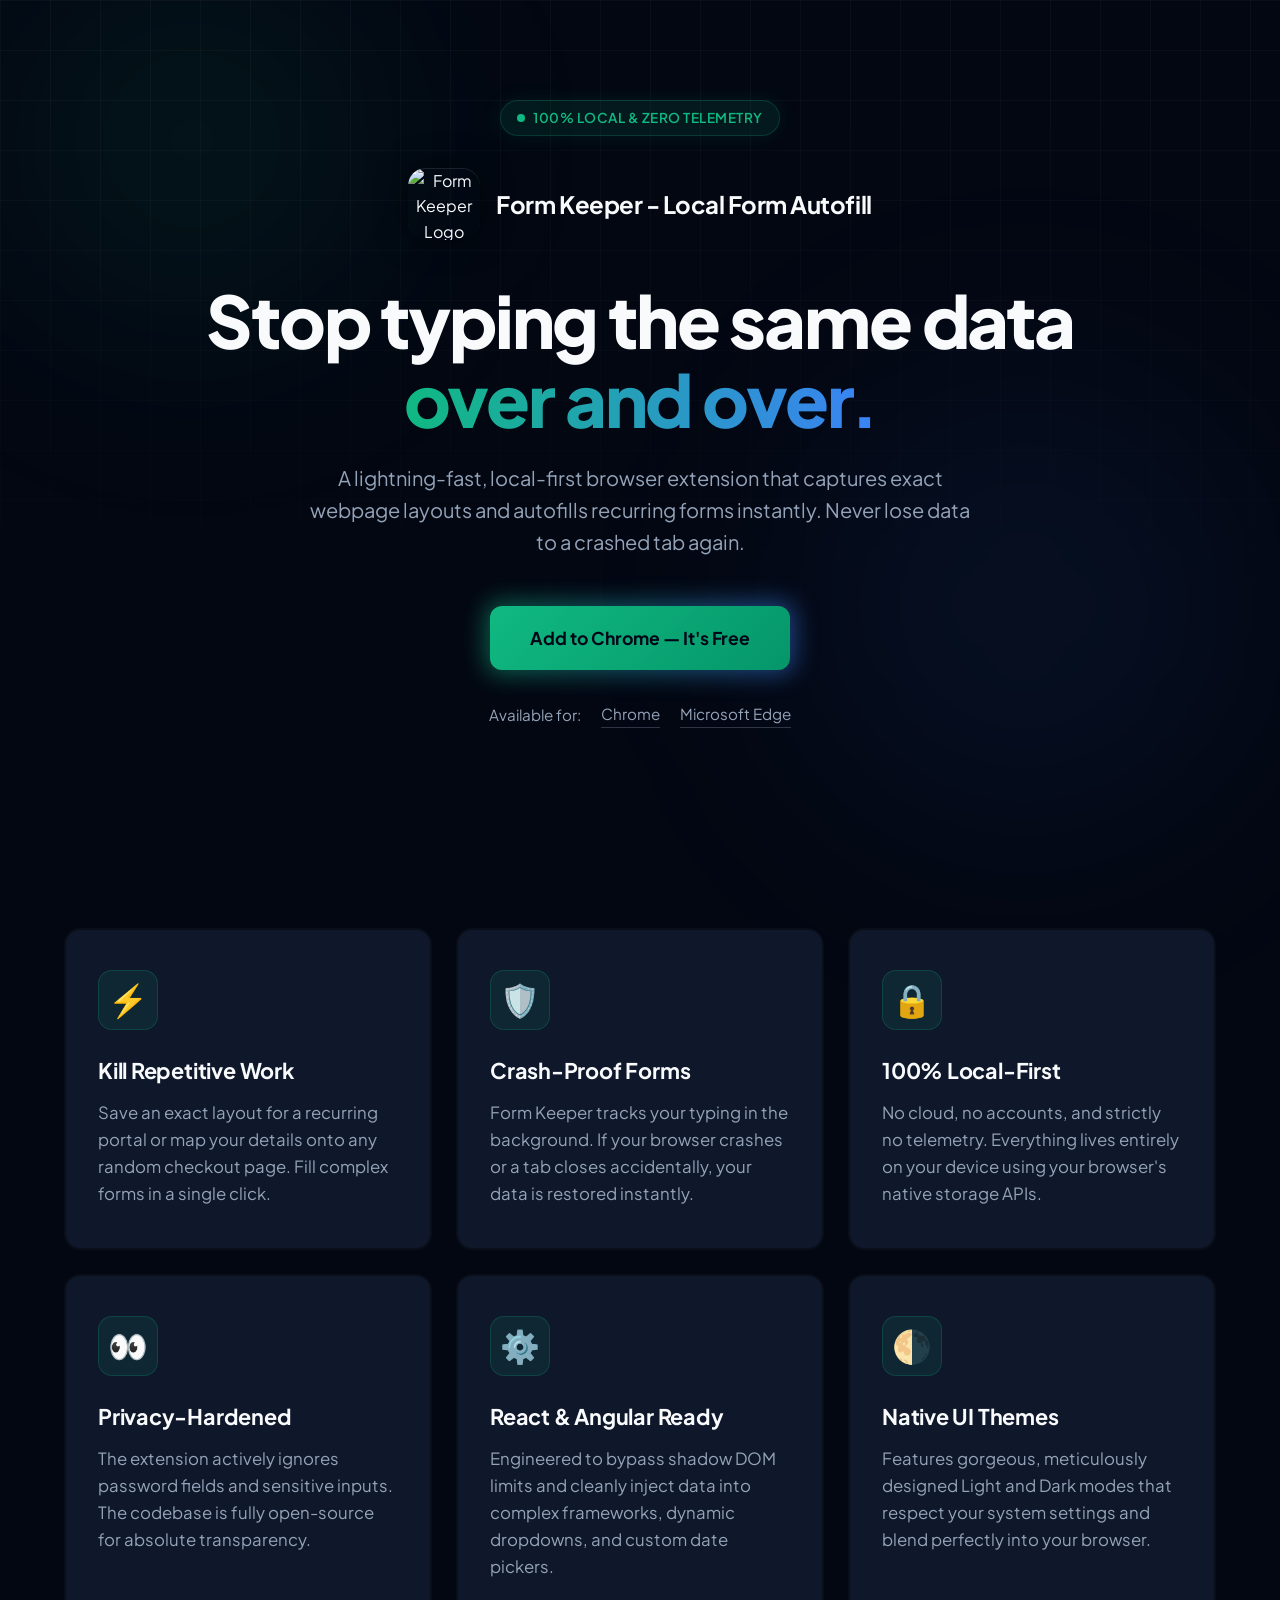
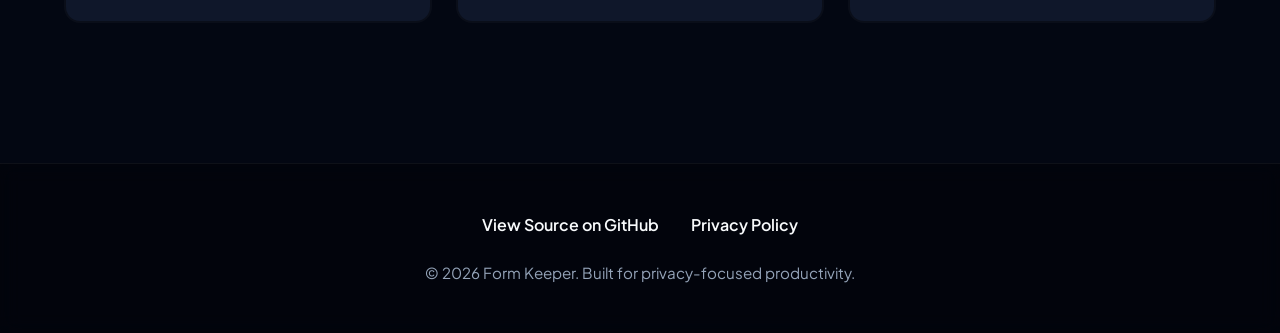
==== commit c206bb9a: "Revamp landing page with immersive dark mode and animated highlights" ====
--- a/docs/index.html
+++ b/docs/index.html
@@ -11,13 +11,11 @@
   
   <style>
     :root {
-      --bg-base: #090b0f;
-      --bg-surface: rgba(255, 255, 255, 0.03);
-      --bg-surface-hover: rgba(255, 255, 255, 0.06);
-      --border-color: rgba(255, 255, 255, 0.08);
-      --border-hover: rgba(79, 209, 176, 0.4);
-      --accent-primary: #4fd1b0;
-      --accent-gradient: linear-gradient(135deg, #4fd1b0 0%, #29a385 100%);
+      --bg-base: #030712; /* Deepest dark blue/black */
+      --card-bg: #0b1121;
+      --card-inner: #0f172a;
+      --accent-primary: #10b981; /* Emerald green */
+      --accent-secondary: #3b82f6; /* Blue */
       --text-main: #f8fafc;
       --text-muted: #94a3b8;
     }
@@ -34,21 +32,75 @@
       font-family: 'Plus Jakarta Sans', -apple-system, sans-serif;
       line-height: 1.6;
       -webkit-font-smoothing: antialiased;
-      background-image: radial-gradient(ellipse 80% 50% at 50% -20%, rgba(26, 89, 72, 0.35) 0%, transparent 100%);
-      background-repeat: no-repeat;
+      overflow-x: hidden;
+      position: relative;
+    }
+
+    /* --- Dynamic Background Elements --- */
+    .bg-grid {
+      position: fixed;
+      inset: 0;
+      background-image: 
+        linear-gradient(to right, rgba(255, 255, 255, 0.03) 1px, transparent 1px),
+        linear-gradient(to bottom, rgba(255, 255, 255, 0.03) 1px, transparent 1px);
+      background-size: 50px 50px;
+      mask-image: linear-gradient(to bottom, black 10%, transparent 80%);
+      -webkit-mask-image: linear-gradient(to bottom, black 10%, transparent 80%);
+      z-index: -3;
+      pointer-events: none;
+    }
+
+    .ambient-orb {
+      position: fixed;
+      border-radius: 50%;
+      filter: blur(100px);
+      z-index: -2;
+      pointer-events: none;
+      animation: float-orb 15s ease-in-out infinite alternate;
+    }
+
+    .orb-1 {
+      top: -20%;
+      left: -10%;
+      width: 50vw;
+      height: 50vw;
+      background: radial-gradient(circle, rgba(16, 185, 129, 0.12) 0%, transparent 60%);
+    }
+
+    .orb-2 {
+      bottom: -10%;
+      right: -10%;
+      width: 60vw;
+      height: 60vw;
+      background: radial-gradient(circle, rgba(59, 130, 246, 0.1) 0%, transparent 60%);
+      animation-delay: -5s;
+    }
+
+    @keyframes float-orb {
+      0% { transform: translate(0, 0) scale(1); }
+      100% { transform: translate(5%, 5%) scale(1.1); }
     }
 
     .container {
       max-width: 1200px;
       margin: 0 auto;
       padding: 0 24px;
-    }
-
-    /* --- Badge --- */
+      position: relative;
+      z-index: 1;
+    }
+
+    /* --- Hero Section --- */
+    .hero {
+      text-align: center;
+      padding: 100px 0 120px;
+    }
+
     .hero-badge {
-      display: inline-block;
-      background: rgba(79, 209, 176, 0.1);
-      border: 1px solid rgba(79, 209, 176, 0.2);
+      display: inline-flex;
+      align-items: center;
+      gap: 8px;
+      background: rgba(16, 185, 129, 0.1);
+      border: 1px solid rgba(16, 185, 129, 0.2);
       color: var(--accent-primary);
       padding: 6px 16px;
       border-radius: 100px;
@@ -57,13 +109,21 @@
       letter-spacing: 0.5px;
       margin-bottom: 32px;
       text-transform: uppercase;
-    }
-
-    /* --- Hero Section --- */
-    .hero {
-      text-align: center;
-      padding: 80px 0 100px;
-      position: relative;
+      box-shadow: 0 0 20px rgba(16, 185, 129, 0.1);
+    }
+
+    .hero-badge .pulse {
+      width: 8px;
+      height: 8px;
+      background: var(--accent-primary);
+      border-radius: 50%;
+      animation: pulse-dot 2s infinite;
+    }
+
+    @keyframes pulse-dot {
+      0% { box-shadow: 0 0 0 0 rgba(16, 185, 129, 0.7); }
+      70% { box-shadow: 0 0 0 6px rgba(16, 185, 129, 0); }
+      100% { box-shadow: 0 0 0 0 rgba(16, 185, 129, 0); }
     }
 
     .hero-top {
@@ -71,36 +131,40 @@
       justify-content: center;
       align-items: center;
       gap: 16px;
-      margin-bottom: 32px;
+      margin-bottom: 40px;
     }
 
     .logo {
       width: 72px;
       height: 72px;
       border-radius: 18px;
-      box-shadow: 0 8px 24px rgba(0,0,0,0.4), inset 0 1px 0 rgba(255,255,255,0.1);
+      box-shadow: 0 0 30px rgba(0,0,0,0.5), inset 0 1px 0 rgba(255,255,255,0.1);
     }
 
     .logo-title {
       font-size: 1.5rem;
       font-weight: 700;
-      color: var(--text-main);
       letter-spacing: -0.02em;
     }
 
     .hero h1 {
-      font-size: 4rem;
+      font-size: 4.5rem;
       font-weight: 800;
       line-height: 1.1;
       margin-bottom: 24px;
       letter-spacing: -0.03em;
     }
 
-    .hero h1 span {
-      background: var(--accent-gradient);
+    .text-glow {
+      background: linear-gradient(to right, #10b981, #3b82f6, #10b981);
+      background-size: 200% auto;
+      color: transparent;
       -webkit-background-clip: text;
-      -webkit-text-fill-color: transparent;
-      display: inline-block;
+      animation: text-shine 4s linear infinite;
+    }
+
+    @keyframes text-shine {
+      to { background-position: 200% center; }
     }
 
     .hero p {
@@ -110,25 +174,49 @@
       margin: 0 auto 48px;
     }
 
-    /* --- Buttons --- */
+    /* --- Button & Glow --- */
+    .btn-wrapper {
+      position: relative;
+      display: inline-block;
+    }
+
+    .btn-wrapper::before {
+      content: "";
+      position: absolute;
+      inset: -4px;
+      background: linear-gradient(90deg, #10b981, #3b82f6, #10b981);
+      background-size: 200% auto;
+      border-radius: 14px;
+      filter: blur(12px);
+      opacity: 0.5;
+      animation: text-shine 4s linear infinite;
+      z-index: -1;
+      transition: opacity 0.3s;
+    }
+
+    .btn-wrapper:hover::before {
+      opacity: 0.8;
+      filter: blur(16px);
+    }
+
     .btn {
       display: inline-flex;
       align-items: center;
       justify-content: center;
-      background: var(--accent-gradient);
+      background: linear-gradient(135deg, #10b981 0%, #059669 100%);
       color: #020617;
       font-weight: 700;
       font-size: 1.1rem;
-      padding: 18px 36px;
+      padding: 18px 40px;
       border-radius: 12px;
       text-decoration: none;
-      transition: all 0.3s ease;
-      box-shadow: 0 10px 25px -5px rgba(79, 209, 176, 0.4), 0 8px 10px -6px rgba(79, 209, 176, 0.1);
+      transition: transform 0.2s ease;
+      position: relative;
+      z-index: 1;
     }
 
     .btn:hover {
-      transform: translateY(-3px);
-      box-shadow: 0 20px 35px -5px rgba(79, 209, 176, 0.5), 0 8px 10px -6px rgba(79, 209, 176, 0.2);
+      transform: translateY(-2px);
     }
 
     .browser-fallback {
@@ -136,43 +224,28 @@
       justify-content: center;
       align-items: center;
       gap: 20px;
-      margin-top: 24px;
-    }
-
-    .browser-fallback span {
+      margin-top: 32px;
+    }
+
+    .browser-fallback span, .browser-fallback a {
       color: var(--text-muted);
-      font-size: 0.9rem;
+      font-size: 0.95rem;
     }
 
     .browser-fallback a {
-      color: var(--text-muted);
-      font-size: 0.9rem;
       text-decoration: none;
       border-bottom: 1px solid rgba(148, 163, 184, 0.3);
-      padding-bottom: 2px;
-      transition: color 0.2s;
+      transition: color 0.2s, border-color 0.2s;
     }
 
     .browser-fallback a:hover {
-      color: var(--accent-primary);
-      border-color: var(--accent-primary);
-    }
-
-    /* --- Features Section (3x2 Grid) --- */
+      color: var(--text-main);
+      border-color: var(--text-main);
+    }
+
+    /* --- Features Grid with Rotating Borders --- */
     .features {
-      padding: 80px 0;
-      position: relative;
-    }
-
-    .section-header {
-      text-align: center;
-      margin-bottom: 60px;
-    }
-
-    .section-header h2 {
-      font-size: 2.5rem;
-      font-weight: 800;
-      letter-spacing: -0.02em;
+      padding: 80px 0 140px;
     }
 
     .features-grid {
@@ -182,101 +255,84 @@
     }
 
     .card {
-      background: var(--bg-surface);
-      border: 1px solid var(--border-color);
+      position: relative;
       border-radius: 16px;
+      overflow: hidden;
+      background: rgba(255, 255, 255, 0.03);
+      padding: 2px; /* Space for the animated border */
+      transition: transform 0.3s cubic-bezier(0.4, 0, 0.2, 1);
+    }
+
+    .card:hover {
+      transform: translateY(-5px);
+    }
+
+    /* The rotating conic gradient layer */
+    .card::before {
+      content: "";
+      position: absolute;
+      top: -50%; left: -50%; width: 200%; height: 200%;
+      background: conic-gradient(
+        transparent, 
+        transparent, 
+        transparent, 
+        var(--accent-primary)
+      );
+      animation: rotate-border 4s linear infinite;
+      opacity: 0;
+      transition: opacity 0.3s;
+    }
+
+    .card:hover::before {
+      opacity: 1;
+    }
+
+    @keyframes rotate-border {
+      100% { transform: rotate(360deg); }
+    }
+
+    /* The solid inner background to cover the spinning layer */
+    .card-content {
+      position: relative;
+      background: var(--card-inner);
+      border-radius: 14px;
       padding: 40px 32px;
-      transition: all 0.3s cubic-bezier(0.4, 0, 0.2, 1);
-      backdrop-filter: blur(10px);
-      -webkit-backdrop-filter: blur(10px);
-    }
-
-    .card:hover {
-      border-color: var(--border-hover);
-      background: var(--bg-surface-hover);
-      transform: translateY(-5px);
-      box-shadow: 0 20px 40px -15px rgba(0,0,0,0.5);
+      height: 100%;
+      z-index: 2;
     }
 
     .card-icon {
       font-size: 2rem;
-      margin-bottom: 20px;
-      display: inline-block;
-      background: rgba(79, 209, 176, 0.1);
-      width: 56px;
-      height: 56px;
-      line-height: 56px;
-      text-align: center;
-      border-radius: 12px;
-      color: var(--accent-primary);
+      margin-bottom: 24px;
+      display: inline-flex;
+      align-items: center;
+      justify-content: center;
+      background: rgba(16, 185, 129, 0.1);
+      width: 60px;
+      height: 60px;
+      border-radius: 14px;
+      border: 1px solid rgba(16, 185, 129, 0.2);
     }
 
     .card h3 {
       font-size: 1.35rem;
       font-weight: 700;
       margin-bottom: 12px;
-      color: var(--text-main);
       letter-spacing: -0.01em;
     }
 
     .card p {
       color: var(--text-muted);
       font-size: 1.05rem;
-      line-height: 1.6;
-    }
-
-    /* --- How It Works --- */
-    .how-to {
-      padding: 80px 0 120px;
-    }
-
-    .steps {
-      display: grid;
-      grid-template-columns: repeat(4, 1fr);
-      gap: 24px;
-    }
-
-    .step {
-      background: linear-gradient(180deg, var(--bg-surface) 0%, rgba(255,255,255,0) 100%);
-      border: 1px solid var(--border-color);
-      border-bottom: none;
-      padding: 32px;
-      border-radius: 16px 16px 0 0;
-      position: relative;
-    }
-
-    .step-number {
-      background: var(--accent-gradient);
-      color: #020617;
-      width: 36px;
-      height: 36px;
-      display: flex;
-      align-items: center;
-      justify-content: center;
-      border-radius: 10px;
-      font-weight: 800;
-      font-size: 1.1rem;
-      margin-bottom: 20px;
-      box-shadow: 0 4px 10px rgba(79, 209, 176, 0.3);
-    }
-
-    .step h4 {
-      font-size: 1.2rem;
-      margin-bottom: 12px;
-      font-weight: 700;
-    }
-
-    .step p {
-      color: var(--text-muted);
-      font-size: 1rem;
     }
 
     /* --- Footer --- */
     footer {
-      border-top: 1px solid var(--border-color);
+      border-top: 1px solid rgba(255,255,255,0.05);
       padding: 48px 0;
       text-align: center;
-      background: #050608;
+      background: rgba(0,0,0,0.3);
+      backdrop-filter: blur(10px);
     }
 
     .footer-links {
@@ -305,36 +361,39 @@
     /* --- Responsiveness --- */
     @media (max-width: 1024px) {
       .features-grid { grid-template-columns: repeat(2, 1fr); }
-      .steps { grid-template-columns: repeat(2, 1fr); border-radius: 16px; border-bottom: 1px solid var(--border-color); }
-      .step { border-radius: 16px; border-bottom: 1px solid var(--border-color); margin-bottom: 16px; }
     }
 
     @media (max-width: 768px) {
-      .hero { padding: 40px 0 60px; }
-      .hero-top { flex-direction: column; text-align: center; gap: 12px; }
-      .hero h1 { font-size: 2.75rem; }
-      .hero p { font-size: 1.15rem; }
+      .hero { padding: 60px 0 80px; }
+      .hero h1 { font-size: 3rem; }
       .features-grid { grid-template-columns: 1fr; }
-      .steps { grid-template-columns: 1fr; }
+      .orb-1, .orb-2 { display: none; } /* Better mobile performance */
     }
   </style>
 </head>
 <body>
 
+  <!-- Dynamic Backgrounds -->
+  <div class="bg-grid"></div>
+  <div class="ambient-orb orb-1"></div>
+  <div class="ambient-orb orb-2"></div>
+
   <header class="hero">
     <div class="container">
-      <div class="hero-badge">Open Source & Zero Telemetry</div>
+      <div class="hero-badge">
+        <div class="pulse"></div>
+        100% Local & Zero Telemetry
+      </div>
       
       <div class="hero-top">
         <img src="https://lh3.googleusercontent.com/N33qmQnYHRR7WOSvDWTESj3XTh1mL-HnH7Nx7Z1saf2Wjziqv7jIwGucLI5JAQA58n4jIYiuHSj8ksAECG2-YBplz7A=s120" alt="Form Keeper Logo" class="logo">
         <span class="logo-title">Form Keeper - Local Form Autofill</span>
       </div>
       
-      <h1>Stop typing the same data <br><span>over and over.</span></h1>
+      <h1>Stop typing the same data <br><span class="text-glow">over and over.</span></h1>
       <p>A lightning-fast, local-first browser extension that captures exact webpage layouts and autofills recurring forms instantly. Never lose data to a crashed tab again.</p>
       
-      <div id="install-container">
-        <!-- Button updates via JS based on browser -->
+      <div class="btn-wrapper">
         <a href="https://chromewebstore.google.com/detail/form-keeper-%E2%80%94-local-form/hcjdhmkgcokfjkikoehgcfebfcedjldh" id="install-btn" class="btn" target="_blank" rel="noopener noreferrer">
           Add to Chrome — It's Free
         </a>
@@ -350,69 +409,48 @@
 
   <section class="features">
     <div class="container">
-      <div class="section-header">
-        <h2>Built for heavy workflows.</h2>
-      </div>
       <div class="features-grid">
         <div class="card">
-          <div class="card-icon">⚡</div>
-          <h3>Kill Repetitive Work</h3>
-          <p>Save an exact layout for a recurring portal or map your details onto any random checkout page. Fill complex forms in a single click.</p>
-        </div>
-        <div class="card">
-          <div class="card-icon">🛡️</div>
-          <h3>Crash-Proof Forms</h3>
-          <p>Form Keeper tracks your typing in the background. If your browser crashes or a tab closes accidentally, your data is restored instantly.</p>
-        </div>
-        <div class="card">
-          <div class="card-icon">🔒</div>
-          <h3>100% Local-First</h3>
-          <p>No cloud, no accounts, and strictly no telemetry. Everything lives entirely on your device using your browser's native storage.</p>
-        </div>
-        <div class="card">
-          <div class="card-icon">👀</div>
-          <h3>Privacy-Hardened</h3>
-          <p>The extension actively ignores password fields and sensitive inputs. The codebase is fully open-source for absolute transparency.</p>
-        </div>
-        <div class="card">
-          <div class="card-icon">⚙️</div>
-          <h3>React & Angular Ready</h3>
-          <p>Engineered to bypass shadow DOM limits and cleanly inject data into complex frameworks, dynamic dropdowns, and custom date pickers.</p>
-        </div>
-        <div class="card">
-          <div class="card-icon">🌗</div>
-          <h3>Native UI Themes</h3>
-          <p>Features gorgeous, meticulously designed Light and Dark modes that respect your system settings and blend perfectly into your browser.</p>
-        </div>
-      </div>
-    </div>
-  </section>
-
-  <section class="how-to">
-    <div class="container">
-      <div class="section-header">
-        <h2>How it works</h2>
-      </div>
-      <div class="steps">
-        <div class="step">
-          <div class="step-number">1</div>
-          <h4>Enable Recording</h4>
-          <p>Open the extension popup and toggle on "Record this site entries" for any website where you want to start tracking forms.</p>
-        </div>
-        <div class="step">
-          <div class="step-number">2</div>
-          <h4>Fill & Save</h4>
-          <p>Fill out your web form normally. Click the floating "Save" button or use the extension popup to capture the exact layout.</p>
-        </div>
-        <div class="step">
-          <div class="step-number">3</div>
-          <h4>Right-Click to Fill</h4>
-          <p>The next time you visit, simply right-click anywhere on the page to instantly inject your saved data, or use the popup.</p>
-        </div>
-        <div class="step">
-          <div class="step-number">4</div>
-          <h4>Stay Offline</h4>
-          <p>Enjoy a radically faster workflow knowing none of your keystrokes or form data are ever transmitted to a remote server.</p>
+          <div class="card-content">
+            <div class="card-icon">⚡</div>
+            <h3>Kill Repetitive Work</h3>
+            <p>Save an exact layout for a recurring portal or map your details onto any random checkout page. Fill complex forms in a single click.</p>
+          </div>
+        </div>
+        <div class="card">
+          <div class="card-content">
+            <div class="card-icon">🛡️</div>
+            <h3>Crash-Proof Forms</h3>
+            <p>Form Keeper tracks your typing in the background. If your browser crashes or a tab closes accidentally, your data is restored instantly.</p>
+          </div>
+        </div>
+        <div class="card">
+          <div class="card-content">
+            <div class="card-icon">🔒</div>
+            <h3>100% Local-First</h3>
+            <p>No cloud, no accounts, and strictly no telemetry. Everything lives entirely on your device using your browser's native storage APIs.</p>
+          </div>
+        </div>
+        <div class="card">
+          <div class="card-content">
+            <div class="card-icon">👀</div>
+            <h3>Privacy-Hardened</h3>
+            <p>The extension actively ignores password fields and sensitive inputs. The codebase is fully open-source for absolute transparency.</p>
+          </div>
+        </div>
+        <div class="card">
+          <div class="card-content">
+            <div class="card-icon">⚙️</div>
+            <h3>React & Angular Ready</h3>
+            <p>Engineered to bypass shadow DOM limits and cleanly inject data into complex frameworks, dynamic dropdowns, and custom date pickers.</p>
+          </div>
+        </div>
+        <div class="card">
+          <div class="card-content">
+            <div class="card-icon">🌗</div>
+            <h3>Native UI Themes</h3>
+            <p>Features gorgeous, meticulously designed Light and Dark modes that respect your system settings and blend perfectly into your browser.</p>
+          </div>
         </div>
       </div>
     </div>
@@ -428,8 +466,9 @@
     </div>
   </footer>
 
-<script>
+  <script>
     document.addEventListener("DOMContentLoaded", function() {
+      // Dynamic Year
       document.getElementById("current-year").textContent = new Date().getFullYear();
 
       const btn = document.getElementById("install-btn");
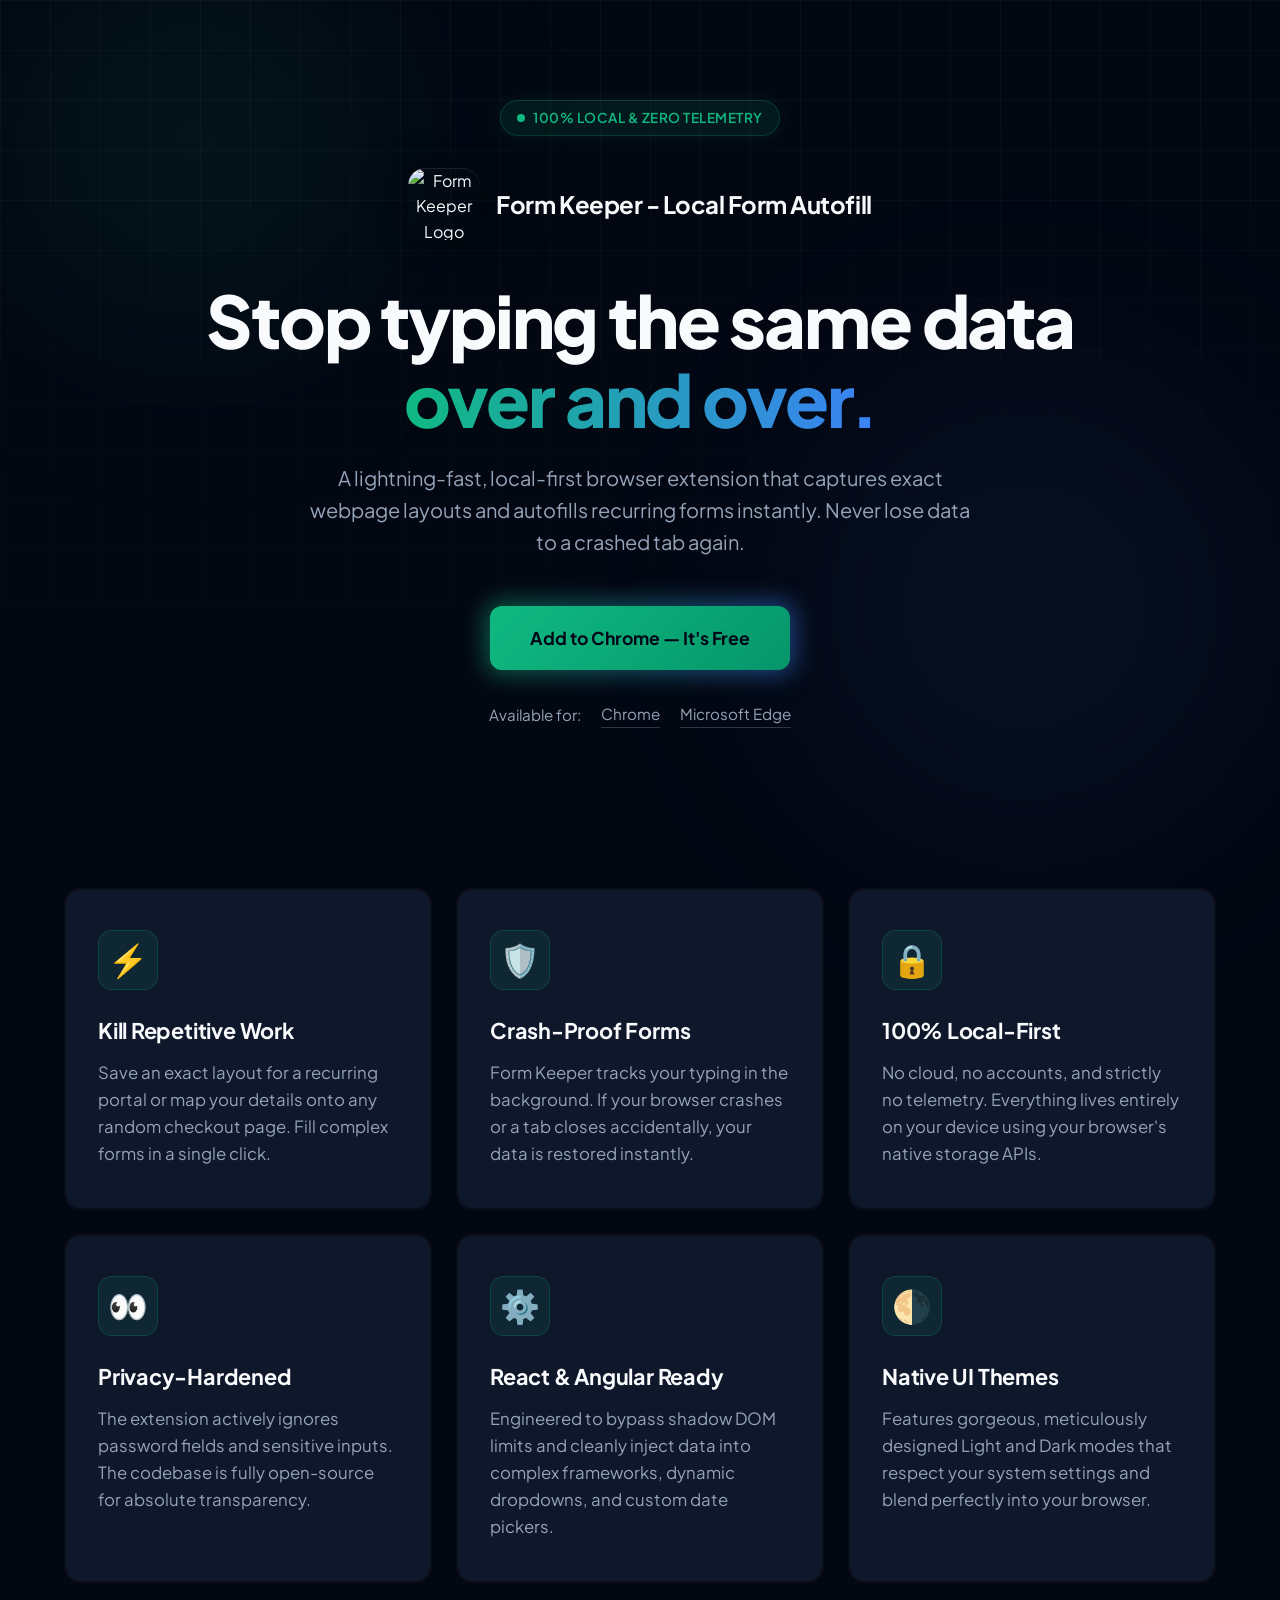
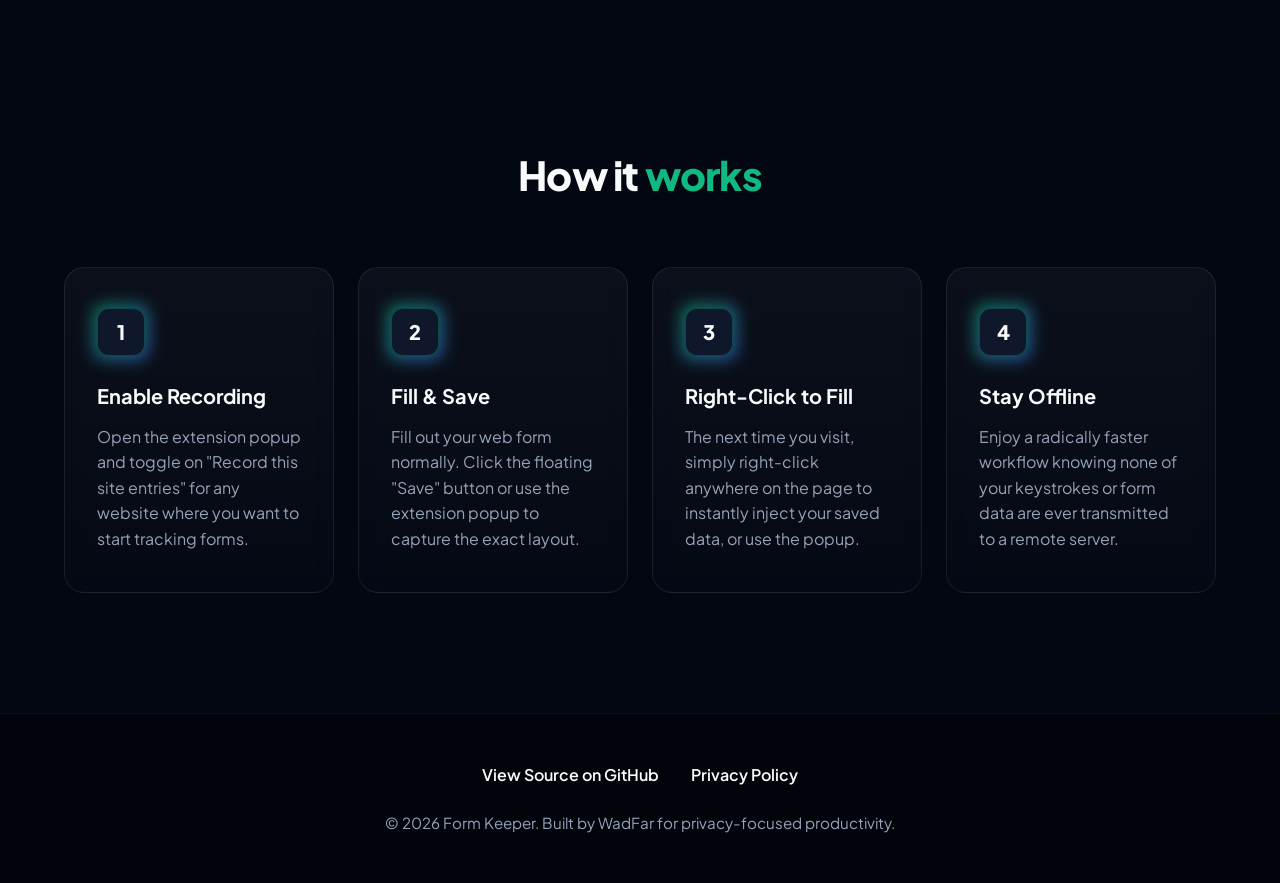
==== commit 453b2c7d: "Add premium SaaS 'How it works' section back to dark layout" ====
--- a/docs/index.html
+++ b/docs/index.html
@@ -11,11 +11,11 @@
   
   <style>
     :root {
-      --bg-base: #030712; /* Deepest dark blue/black */
+      --bg-base: #030712; 
       --card-bg: #0b1121;
       --card-inner: #0f172a;
-      --accent-primary: #10b981; /* Emerald green */
-      --accent-secondary: #3b82f6; /* Blue */
+      --accent-primary: #10b981; 
+      --accent-secondary: #3b82f6; 
       --text-main: #f8fafc;
       --text-muted: #94a3b8;
     }
@@ -92,7 +92,7 @@
     /* --- Hero Section --- */
     .hero {
       text-align: center;
-      padding: 100px 0 120px;
+      padding: 100px 0 100px;
     }
 
     .hero-badge {
@@ -243,9 +243,25 @@
       border-color: var(--text-main);
     }
 
-    /* --- Features Grid with Rotating Borders --- */
+    /* --- Section Headers --- */
+    .section-header {
+      text-align: center;
+      margin-bottom: 60px;
+    }
+
+    .section-header h2 {
+      font-size: 2.5rem;
+      font-weight: 800;
+      letter-spacing: -0.02em;
+    }
+    
+    .section-header span {
+      color: var(--accent-primary);
+    }
+
+    /* --- Features Grid --- */
     .features {
-      padding: 80px 0 140px;
+      padding: 60px 0 80px;
     }
 
     .features-grid {
@@ -259,7 +275,7 @@
       border-radius: 16px;
       overflow: hidden;
       background: rgba(255, 255, 255, 0.03);
-      padding: 2px; /* Space for the animated border */
+      padding: 2px; 
       transition: transform 0.3s cubic-bezier(0.4, 0, 0.2, 1);
     }
 
@@ -267,16 +283,12 @@
       transform: translateY(-5px);
     }
 
-    /* The rotating conic gradient layer */
     .card::before {
       content: "";
       position: absolute;
       top: -50%; left: -50%; width: 200%; height: 200%;
       background: conic-gradient(
-        transparent, 
-        transparent, 
-        transparent, 
-        var(--accent-primary)
+        transparent, transparent, transparent, var(--accent-primary)
       );
       animation: rotate-border 4s linear infinite;
       opacity: 0;
@@ -291,7 +303,6 @@
       100% { transform: rotate(360deg); }
     }
 
-    /* The solid inner background to cover the spinning layer */
     .card-content {
       position: relative;
       background: var(--card-inner);
@@ -326,6 +337,81 @@
       font-size: 1.05rem;
     }
 
+    /* --- How It Works Section (Premium SaaS Style) --- */
+    .how-to {
+      padding: 80px 0 120px;
+    }
+
+    .steps {
+      display: grid;
+      grid-template-columns: repeat(4, 1fr);
+      gap: 24px;
+    }
+
+    .step {
+      background: linear-gradient(180deg, rgba(255,255,255,0.04) 0%, rgba(255,255,255,0.01) 100%);
+      border: 1px solid rgba(255,255,255,0.08);
+      padding: 40px 32px;
+      border-radius: 20px;
+      position: relative;
+      backdrop-filter: blur(12px);
+      -webkit-backdrop-filter: blur(12px);
+      transition: transform 0.3s ease, border-color 0.3s ease;
+    }
+
+    .step:hover {
+      transform: translateY(-5px);
+      border-color: rgba(16, 185, 129, 0.4);
+    }
+
+    .step-number-wrapper {
+      position: relative;
+      display: inline-block;
+      margin-bottom: 24px;
+    }
+
+    .step-number-wrapper::before {
+      content: "";
+      position: absolute;
+      inset: -4px;
+      background: linear-gradient(135deg, #10b981, #3b82f6);
+      border-radius: 12px;
+      filter: blur(8px);
+      opacity: 0.6;
+      z-index: -1;
+      transition: opacity 0.3s;
+    }
+
+    .step:hover .step-number-wrapper::before {
+      opacity: 1;
+      filter: blur(12px);
+    }
+
+    .step-number {
+      background: var(--card-inner);
+      color: var(--text-main);
+      width: 48px;
+      height: 48px;
+      display: flex;
+      align-items: center;
+      justify-content: center;
+      border-radius: 12px;
+      font-weight: 800;
+      font-size: 1.25rem;
+      border: 1px solid rgba(16, 185, 129, 0.3);
+    }
+
+    .step h4 {
+      font-size: 1.25rem;
+      margin-bottom: 12px;
+      font-weight: 700;
+    }
+
+    .step p {
+      color: var(--text-muted);
+      font-size: 1rem;
+    }
+
     /* --- Footer --- */
     footer {
       border-top: 1px solid rgba(255,255,255,0.05);
@@ -361,13 +447,15 @@
     /* --- Responsiveness --- */
     @media (max-width: 1024px) {
       .features-grid { grid-template-columns: repeat(2, 1fr); }
+      .steps { grid-template-columns: repeat(2, 1fr); }
     }
 
     @media (max-width: 768px) {
       .hero { padding: 60px 0 80px; }
       .hero h1 { font-size: 3rem; }
       .features-grid { grid-template-columns: 1fr; }
-      .orb-1, .orb-2 { display: none; } /* Better mobile performance */
+      .steps { grid-template-columns: 1fr; }
+      .orb-1, .orb-2 { display: none; }
     }
   </style>
 </head>
@@ -456,13 +544,51 @@
     </div>
   </section>
 
+  <section class="how-to">
+    <div class="container">
+      <div class="section-header">
+        <h2>How it <span>works</span></h2>
+      </div>
+      <div class="steps">
+        <div class="step">
+          <div class="step-number-wrapper">
+            <div class="step-number">1</div>
+          </div>
+          <h4>Enable Recording</h4>
+          <p>Open the extension popup and toggle on "Record this site entries" for any website where you want to start tracking forms.</p>
+        </div>
+        <div class="step">
+          <div class="step-number-wrapper">
+            <div class="step-number">2</div>
+          </div>
+          <h4>Fill & Save</h4>
+          <p>Fill out your web form normally. Click the floating "Save" button or use the extension popup to capture the exact layout.</p>
+        </div>
+        <div class="step">
+          <div class="step-number-wrapper">
+            <div class="step-number">3</div>
+          </div>
+          <h4>Right-Click to Fill</h4>
+          <p>The next time you visit, simply right-click anywhere on the page to instantly inject your saved data, or use the popup.</p>
+        </div>
+        <div class="step">
+          <div class="step-number-wrapper">
+            <div class="step-number">4</div>
+          </div>
+          <h4>Stay Offline</h4>
+          <p>Enjoy a radically faster workflow knowing none of your keystrokes or form data are ever transmitted to a remote server.</p>
+        </div>
+      </div>
+    </div>
+  </section>
+
   <footer>
     <div class="container">
       <div class="footer-links">
         <a href="https://github.com/WadFar22/form-keeper" target="_blank" rel="noopener noreferrer">View Source on GitHub</a>
         <a href="privacy.html">Privacy Policy</a>
       </div>
-      <p>&copy; <span id="current-year"></span> Form Keeper. Built for privacy-focused productivity.</p>
+      <p>&copy; <span id="current-year"></span> Form Keeper. Built by WadFar for privacy-focused productivity.</p>
     </div>
   </footer>
 
